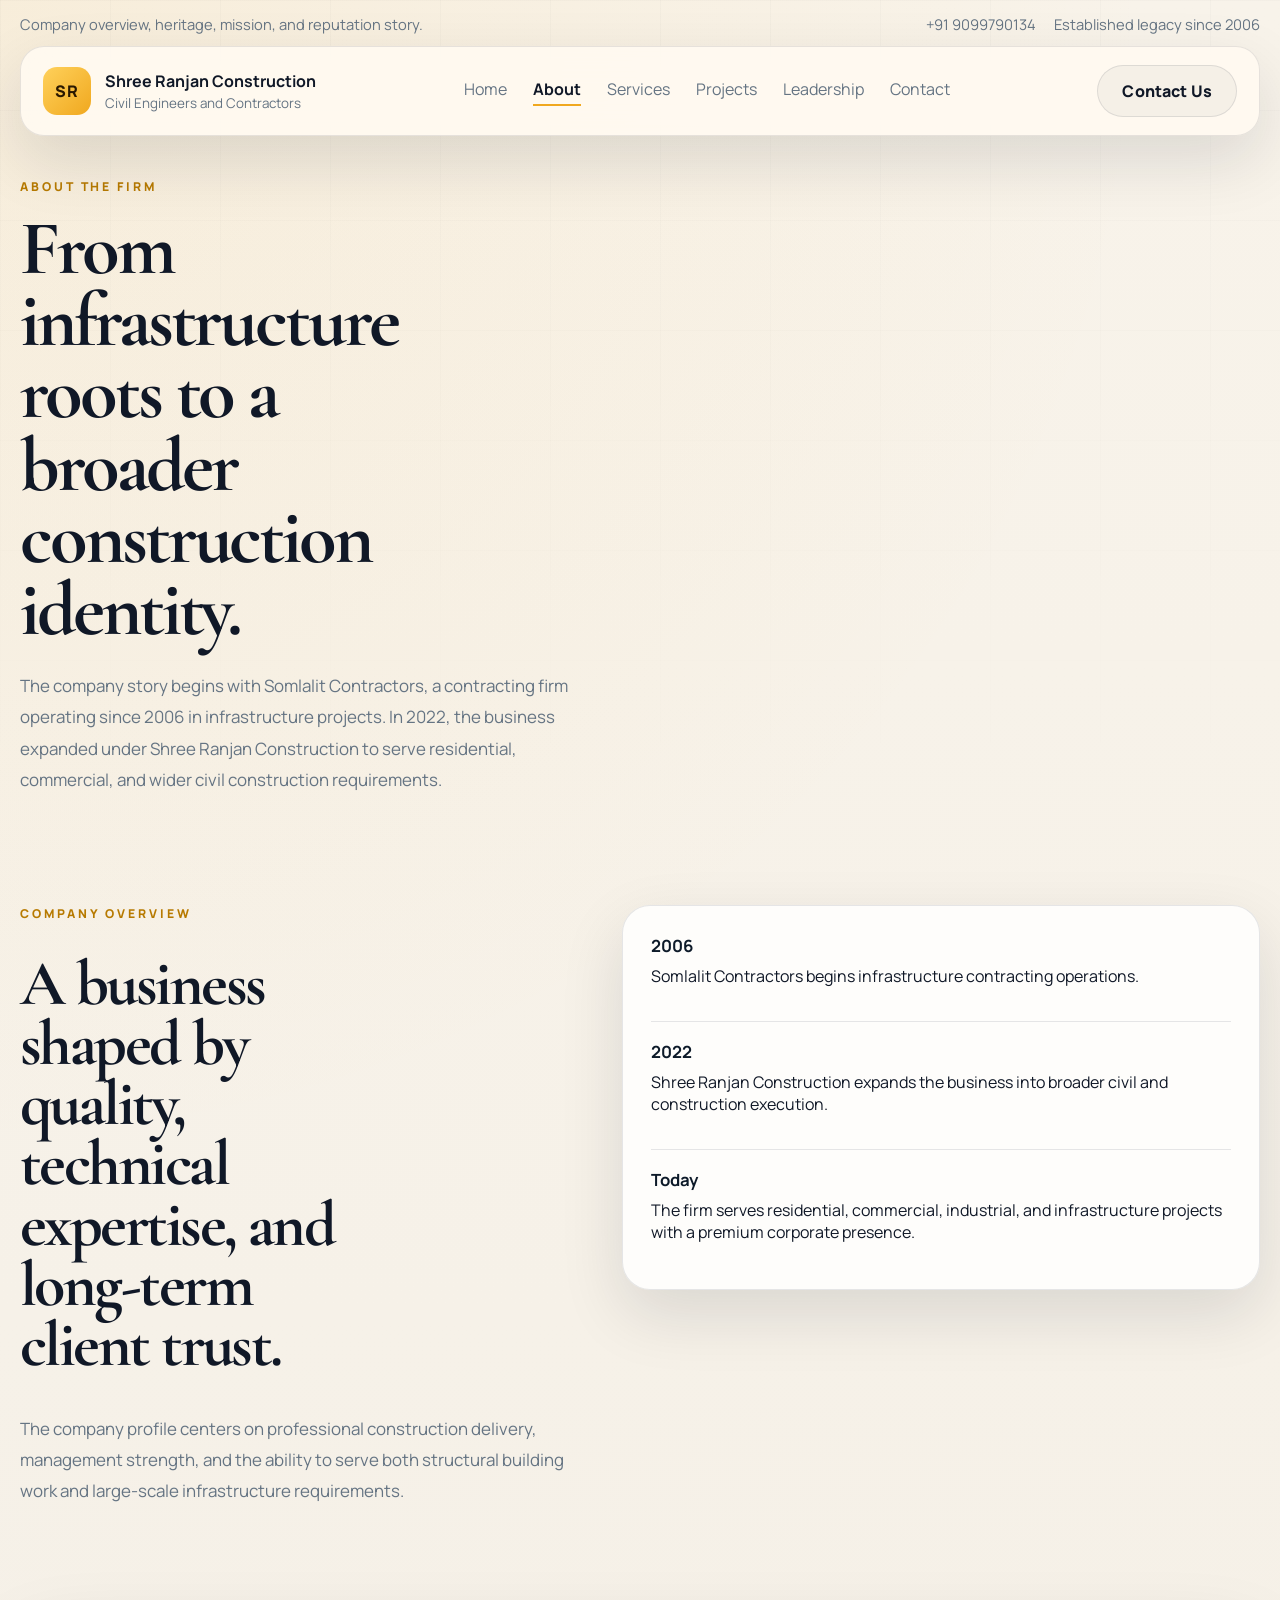
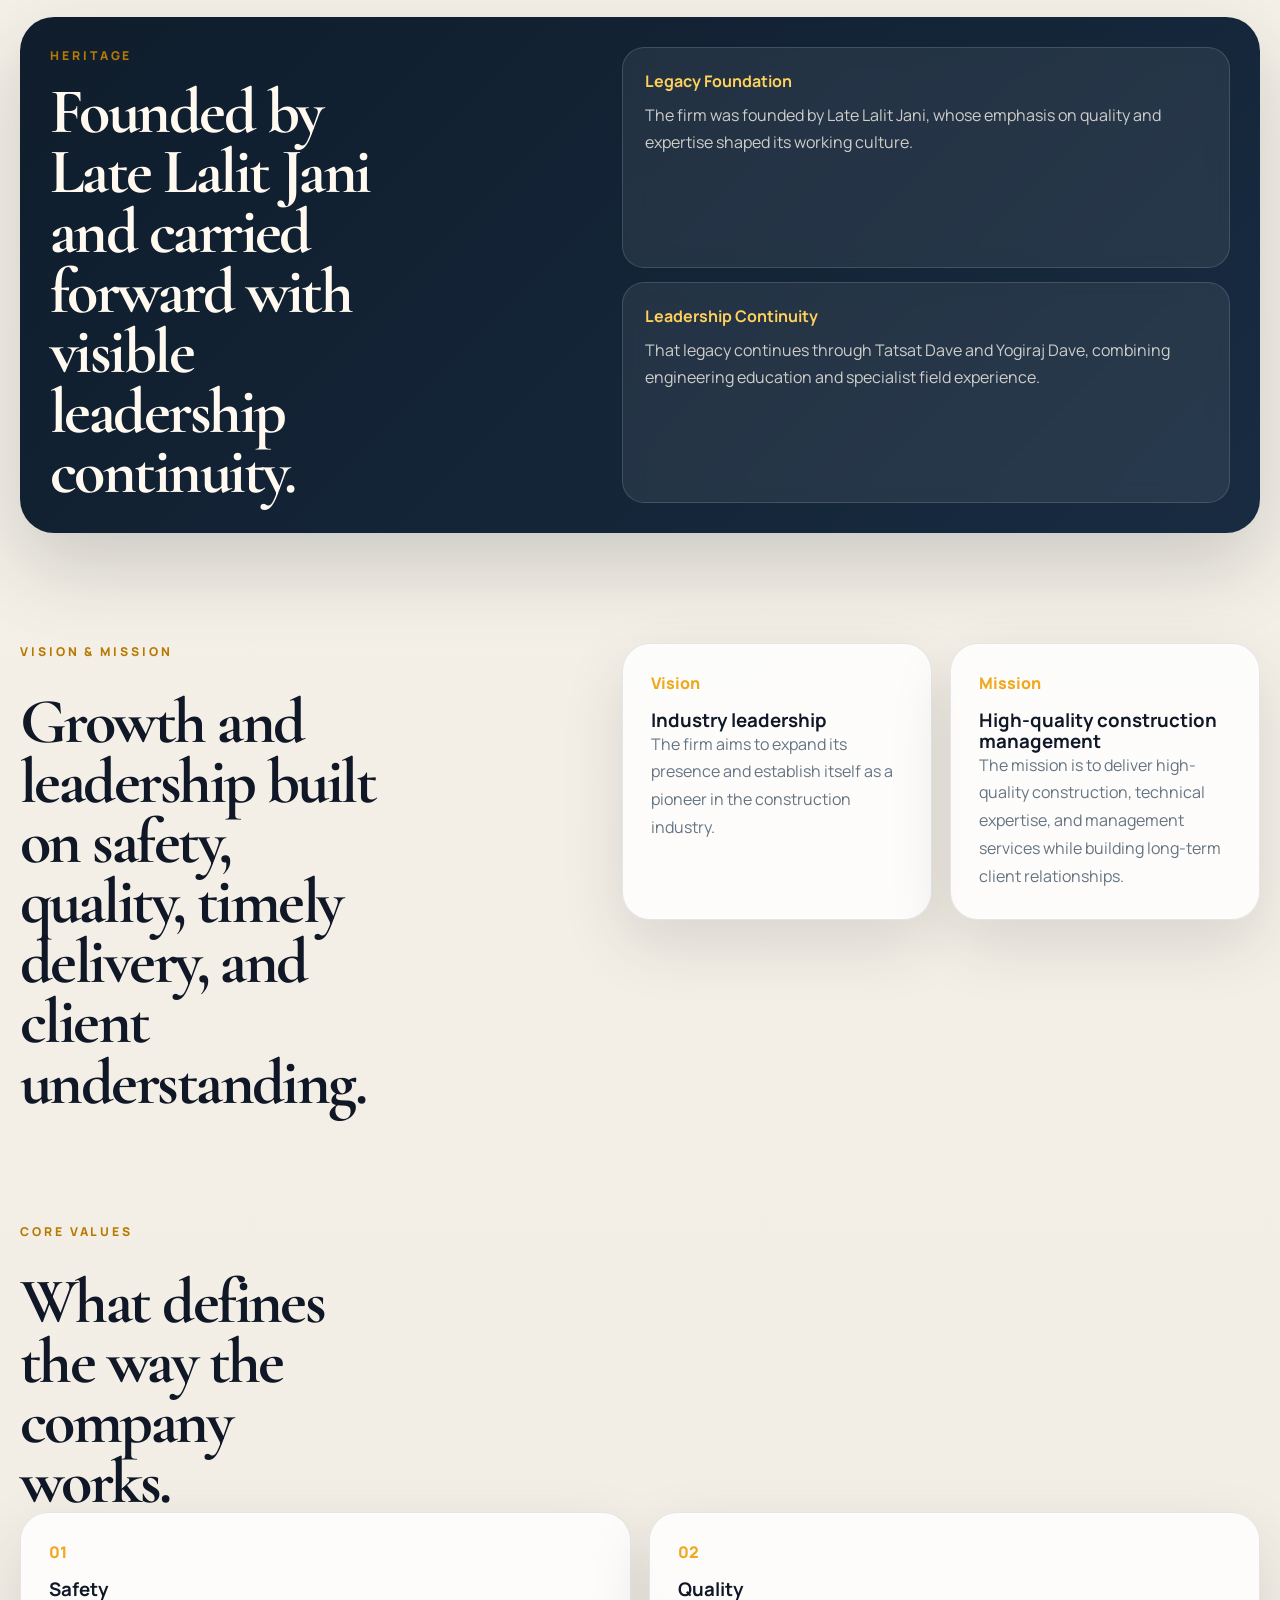
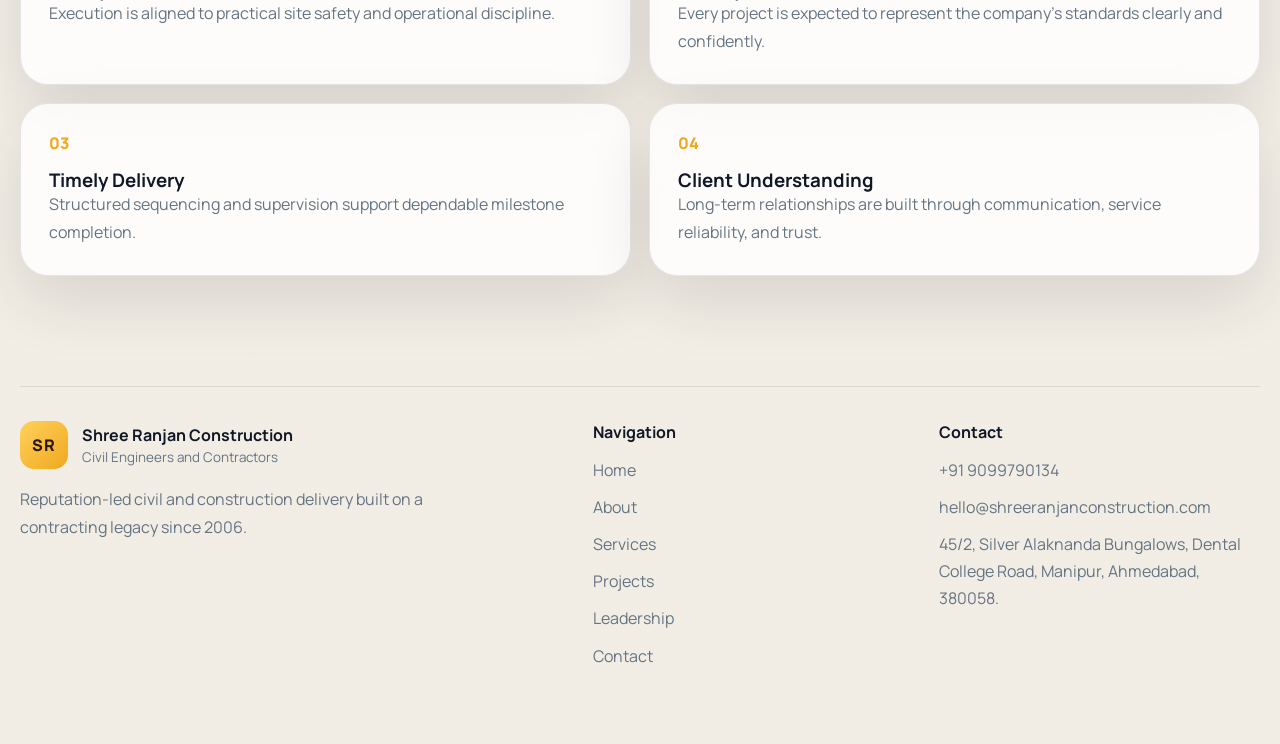
==== about.html @ 6a6f38f8 "first commit" ====
<!DOCTYPE html>
<html lang="en">
  <head>
    <meta charset="UTF-8" />
    <meta name="viewport" content="width=device-width, initial-scale=1.0" />
    <title>About | Shree Ranjan Construction</title>
    <meta
      name="description"
      content="Discover the heritage, company overview, mission, and values behind Shree Ranjan Construction and its legacy from Somlalit Contractors."
    />
    <link rel="preconnect" href="https://fonts.googleapis.com" />
    <link rel="preconnect" href="https://fonts.gstatic.com" crossorigin />
    <link
      href="https://fonts.googleapis.com/css2?family=Manrope:wght@400;500;600;700;800&family=Cormorant+Garamond:wght@500;600;700&display=swap"
      rel="stylesheet"
    />
    <link rel="stylesheet" href="./styles.css" />
  </head>
  <body class="page-internal">
    <div class="site-wrap">
      <div class="utility-bar">
        <p>Company overview, heritage, mission, and reputation story.</p>
        <div>
          <a href="tel:+919099790134">+91 9099790134</a>
          <span>Established legacy since 2006</span>
        </div>
      </div>

      <header class="site-header">
        <a class="brand" href="./index.html">
          <span class="brand-mark">SR</span>
          <span class="brand-copy">
            <strong>Shree Ranjan Construction</strong>
            <span>Civil Engineers and Contractors</span>
          </span>
        </a>
        <button class="nav-toggle" type="button" aria-expanded="false" aria-label="Toggle navigation">
          <span></span>
          <span></span>
        </button>
        <nav class="site-nav">
          <a href="./index.html">Home</a>
          <a class="is-active" href="./about.html">About</a>
          <a href="./services.html">Services</a>
          <a href="./projects.html">Projects</a>
          <a href="./leadership.html">Leadership</a>
          <a href="./contact.html">Contact</a>
        </nav>
        <a class="button button-outline desktop-only" href="./contact.html">Contact Us</a>
      </header>

      <main>
        <section class="page-hero reveal">
          <p class="eyebrow">About The Firm</p>
          <h1>From infrastructure roots to a broader construction identity.</h1>
          <p class="lead">
            The company story begins with Somlalit Contractors, a contracting
            firm operating since 2006 in infrastructure projects. In 2022, the
            business expanded under Shree Ranjan Construction to serve
            residential, commercial, and wider civil construction requirements.
          </p>
        </section>

        <section class="section split-section">
          <div class="section-heading reveal">
            <p class="eyebrow">Company Overview</p>
            <h2>A business shaped by quality, technical expertise, and long-term client trust.</h2>
            <p class="section-copy">
              The company profile centers on professional construction delivery,
              management strength, and the ability to serve both structural
              building work and large-scale infrastructure requirements.
            </p>
          </div>

          <div class="overview-panel reveal">
            <article>
              <strong>2006</strong>
              <span>Somlalit Contractors begins infrastructure contracting operations.</span>
            </article>
            <article>
              <strong>2022</strong>
              <span>Shree Ranjan Construction expands the business into broader civil and construction execution.</span>
            </article>
            <article>
              <strong>Today</strong>
              <span>The firm serves residential, commercial, industrial, and infrastructure projects with a premium corporate presence.</span>
            </article>
          </div>
        </section>

        <section class="section dark-band">
          <div class="dark-band-inner reveal">
            <div>
              <p class="eyebrow">Heritage</p>
              <h2>Founded by Late Lalit Jani and carried forward with visible leadership continuity.</h2>
            </div>
            <div class="leadership-capsule">
              <article>
                <strong>Legacy Foundation</strong>
                <span>The firm was founded by Late Lalit Jani, whose emphasis on quality and expertise shaped its working culture.</span>
              </article>
              <article>
                <strong>Leadership Continuity</strong>
                <span>That legacy continues through Tatsat Dave and Yogiraj Dave, combining engineering education and specialist field experience.</span>
              </article>
            </div>
          </div>
        </section>

        <section class="section two-column-grid">
          <div class="section-heading reveal">
            <p class="eyebrow">Vision & Mission</p>
            <h2>Growth and leadership built on safety, quality, timely delivery, and client understanding.</h2>
          </div>

          <div class="card-stack">
            <article class="feature-card reveal">
              <span>Vision</span>
              <h3>Industry leadership</h3>
              <p>
                The firm aims to expand its presence and establish itself as a
                pioneer in the construction industry.
              </p>
            </article>
            <article class="feature-card reveal">
              <span>Mission</span>
              <h3>High-quality construction management</h3>
              <p>
                The mission is to deliver high-quality construction, technical
                expertise, and management services while building long-term
                client relationships.
              </p>
            </article>
          </div>
        </section>

        <section class="section">
          <div class="section-heading reveal">
            <p class="eyebrow">Core Values</p>
            <h2>What defines the way the company works.</h2>
          </div>

          <div class="value-grid">
            <article class="feature-card reveal">
              <span>01</span>
              <h3>Safety</h3>
              <p>Execution is aligned to practical site safety and operational discipline.</p>
            </article>
            <article class="feature-card reveal">
              <span>02</span>
              <h3>Quality</h3>
              <p>Every project is expected to represent the company’s standards clearly and confidently.</p>
            </article>
            <article class="feature-card reveal">
              <span>03</span>
              <h3>Timely Delivery</h3>
              <p>Structured sequencing and supervision support dependable milestone completion.</p>
            </article>
            <article class="feature-card reveal">
              <span>04</span>
              <h3>Client Understanding</h3>
              <p>Long-term relationships are built through communication, service reliability, and trust.</p>
            </article>
          </div>
        </section>
      </main>

      <footer class="site-footer">
        <div class="footer-brand">
          <a class="brand" href="./index.html">
            <span class="brand-mark">SR</span>
            <span class="brand-copy">
              <strong>Shree Ranjan Construction</strong>
              <span>Civil Engineers and Contractors</span>
            </span>
          </a>
          <p>Reputation-led civil and construction delivery built on a contracting legacy since 2006.</p>
        </div>
        <div class="footer-links">
          <div>
            <h3>Navigation</h3>
            <a href="./index.html">Home</a>
            <a href="./about.html">About</a>
            <a href="./services.html">Services</a>
            <a href="./projects.html">Projects</a>
            <a href="./leadership.html">Leadership</a>
            <a href="./contact.html">Contact</a>
          </div>
          <div>
            <h3>Contact</h3>
            <a href="tel:+919099790134">+91 9099790134</a>
            <a href="mailto:hello@shreeranjanconstruction.com">hello@shreeranjanconstruction.com</a>
            <p>45/2, Silver Alaknanda Bungalows, Dental College Road, Manipur, Ahmedabad, 380058.</p>
          </div>
        </div>
      </footer>
    </div>
    <script src="./script.js"></script>
  </body>
</html>
---- styles.css ----
:root {
  --sand: #f4efe6;
  --paper: #fffaf1;
  --navy: #0d1a29;
  --navy-soft: #172b41;
  --ink: #101827;
  --muted: #657483;
  --gold: #f0a81f;
  --gold-soft: #ffd15b;
  --line: rgba(16, 24, 39, 0.1);
  --white-line: rgba(255, 255, 255, 0.14);
  --shadow: 0 24px 64px rgba(13, 26, 41, 0.12);
  --radius-xl: 34px;
  --radius-lg: 26px;
  --radius-md: 20px;
  --max-width: 1280px;
}

* {
  box-sizing: border-box;
}

html {
  scroll-behavior: smooth;
}

body {
  margin: 0;
  font-family: "Manrope", "Avenir Next", "Segoe UI", sans-serif;
  color: var(--ink);
  background:
    radial-gradient(circle at top left, rgba(240, 168, 31, 0.08), transparent 28%),
    linear-gradient(180deg, #f8f3ea 0%, #f2ede4 100%);
}

body::before {
  content: "";
  position: fixed;
  inset: 0;
  background-image:
    linear-gradient(rgba(13, 26, 41, 0.024) 1px, transparent 1px),
    linear-gradient(90deg, rgba(13, 26, 41, 0.024) 1px, transparent 1px);
  background-size: 110px 110px;
  pointer-events: none;
  mask-image: linear-gradient(180deg, rgba(0, 0, 0, 0.82), transparent 92%);
}

a {
  color: inherit;
  text-decoration: none;
}

.site-wrap {
  width: min(calc(100% - 40px), var(--max-width));
  margin: 0 auto;
  padding-bottom: 64px;
}

.utility-bar {
  display: flex;
  align-items: center;
  justify-content: space-between;
  gap: 18px;
  padding: 14px 0 12px;
  color: var(--muted);
  font-size: 0.92rem;
}

.utility-bar p,
.utility-bar span,
.utility-bar a {
  margin: 0;
}

.utility-bar div {
  display: flex;
  gap: 18px;
  flex-wrap: wrap;
}

.site-header {
  position: sticky;
  top: 18px;
  z-index: 20;
  display: flex;
  align-items: center;
  gap: 20px;
  justify-content: space-between;
  padding: 18px 22px;
  border: 1px solid var(--line);
  border-radius: 24px;
  background: rgba(255, 250, 241, 0.9);
  backdrop-filter: blur(18px);
  box-shadow: var(--shadow);
}

.brand {
  display: inline-flex;
  align-items: center;
  gap: 14px;
}

.brand-mark {
  display: grid;
  place-items: center;
  width: 48px;
  height: 48px;
  border-radius: 14px;
  background: linear-gradient(135deg, var(--gold-soft), var(--gold));
  color: #2a1800;
  font-weight: 800;
  letter-spacing: 0.08em;
}

.brand-copy {
  display: flex;
  flex-direction: column;
  gap: 2px;
  color: var(--muted);
  font-size: 0.84rem;
}

.brand-copy strong {
  color: var(--ink);
  font-size: 1rem;
}

.site-nav {
  display: flex;
  align-items: center;
  gap: 26px;
  color: var(--muted);
}

.site-nav a {
  position: relative;
  padding-bottom: 4px;
}

.site-nav a::after {
  content: "";
  position: absolute;
  left: 0;
  bottom: -2px;
  width: 100%;
  height: 2px;
  background: var(--gold);
  transform: scaleX(0);
  transform-origin: left;
  transition: transform 220ms ease;
}

.site-nav a:hover::after,
.site-nav a.is-active::after {
  transform: scaleX(1);
}

.site-nav a.is-active {
  color: var(--ink);
  font-weight: 700;
}

.nav-toggle {
  display: none;
  width: 46px;
  height: 46px;
  padding: 0;
  border: 1px solid var(--line);
  border-radius: 12px;
  background: rgba(13, 26, 41, 0.03);
  align-items: center;
  justify-content: center;
  flex-direction: column;
  gap: 5px;
}

.nav-toggle span {
  width: 18px;
  height: 2px;
  background: var(--ink);
  display: block;
}

.button {
  display: inline-flex;
  align-items: center;
  justify-content: center;
  min-height: 52px;
  padding: 0 24px;
  border-radius: 999px;
  border: 1px solid transparent;
  background: linear-gradient(135deg, var(--gold-soft), var(--gold));
  color: #281700;
  font-weight: 800;
  letter-spacing: 0.01em;
  transition:
    transform 220ms ease,
    box-shadow 220ms ease;
  box-shadow: 0 18px 34px rgba(240, 168, 31, 0.22);
}

.button:hover {
  transform: translateY(-2px);
}

.button-secondary,
.button-outline {
  background: rgba(13, 26, 41, 0.04);
  color: var(--ink);
  border-color: var(--line);
  box-shadow: none;
}

.desktop-only {
  display: inline-flex;
}

.hero-home {
  display: grid;
  grid-template-columns: minmax(0, 0.94fr) minmax(380px, 1.06fr);
  gap: 28px;
  padding-top: 34px;
  align-items: stretch;
}

.hero-copy,
.page-hero {
  padding-top: 26px;
}

.eyebrow {
  margin: 0 0 18px;
  color: #b77a00;
  text-transform: uppercase;
  letter-spacing: 0.24em;
  font-size: 0.76rem;
  font-weight: 800;
}

.hero-copy h1,
.page-hero h1,
.section-heading h2,
.dark-band-inner h2,
.cta-panel h2 {
  margin: 0;
  font-family: "Cormorant Garamond", Georgia, serif;
  line-height: 0.94;
  letter-spacing: -0.04em;
}

.hero-copy h1 {
  max-width: 10ch;
  font-size: clamp(4rem, 8vw, 7rem);
}

.page-hero h1 {
  max-width: 12ch;
  font-size: clamp(3.4rem, 6vw, 5.6rem);
}

.lead,
.section-copy {
  margin: 24px 0 0;
  max-width: 58ch;
  color: var(--muted);
  font-size: 1.06rem;
  line-height: 1.84;
}

.hero-actions,
.cta-actions {
  display: flex;
  gap: 14px;
  flex-wrap: wrap;
  margin-top: 32px;
}

.stat-grid {
  display: grid;
  grid-template-columns: repeat(3, minmax(0, 1fr));
  gap: 16px;
  margin-top: 34px;
}

.stat-grid article,
.feature-card,
.service-category,
.reference-card,
.matrix-card,
.leader-card,
.contact-card,
.overview-panel,
.cta-panel {
  background: rgba(255, 255, 255, 0.82);
  border: 1px solid var(--line);
  box-shadow: var(--shadow);
}

.stat-grid article {
  padding: 22px 18px;
  border-radius: 22px;
}

.stat-number {
  display: inline-flex;
  align-items: baseline;
  font-size: clamp(2rem, 4vw, 3rem);
  font-weight: 800;
}

.stat-number::after {
  content: "+";
  margin-left: 2px;
  color: var(--gold);
}

.stat-grid p {
  margin: 8px 0 0;
  color: var(--muted);
  line-height: 1.58;
}

.hero-stage {
  display: grid;
  gap: 18px;
}

.hero-stage-top {
  display: grid;
  grid-template-columns: minmax(0, 1.08fr) minmax(220px, 0.92fr);
  gap: 18px;
}

.glass-card,
.mini-note {
  padding: 24px;
  border-radius: 28px;
  box-shadow: var(--shadow);
}

.hero-note {
  background: linear-gradient(180deg, #0f1d2c, #162b41);
  color: #fff9ef;
}

.mini-note {
  background: rgba(255, 255, 255, 0.82);
  border: 1px solid var(--line);
}

.glass-card p,
.mini-note p,
.project-copy p,
.service-panel p,
.service-category p,
.reference-card p,
.contact-card p,
.leader-card p {
  margin: 0 0 12px;
  color: #cb9300;
  text-transform: uppercase;
  letter-spacing: 0.18em;
  font-size: 0.72rem;
}

.hero-note p {
  color: var(--gold-soft);
}

.hero-note h2,
.mini-note h3,
.service-panel h3,
.feature-card h3,
.reference-card h3,
.leader-card h3,
.contact-card h3 {
  margin: 0;
  line-height: 1.12;
}

.hero-note h2 {
  font-size: 2rem;
}

.mini-note h3 {
  font-size: 1.2rem;
}

.model-stage {
  position: relative;
  min-height: 620px;
  border-radius: 34px;
  overflow: hidden;
  background:
    linear-gradient(180deg, rgba(8, 19, 31, 0.92), rgba(13, 26, 41, 0.96)),
    url("https://images.unsplash.com/photo-1517581177682-a085bb7ffb15?auto=format&fit=crop&w=1800&q=80");
  background-size: cover;
  background-position: center;
  box-shadow: 0 34px 84px rgba(13, 26, 41, 0.2);
}

.model-stage::before {
  content: "";
  position: absolute;
  inset: 0;
  background:
    radial-gradient(circle at 16% 18%, rgba(255, 209, 91, 0.16), transparent 18%),
    linear-gradient(135deg, rgba(255, 255, 255, 0.04), transparent 28%);
  pointer-events: none;
}

.model-embed {
  position: absolute;
  inset: 0;
  width: 100%;
  height: 100%;
  display: block;
  border: 0;
}

.model-caption {
  position: absolute;
  left: 24px;
  top: 24px;
  z-index: 1;
  max-width: 360px;
  padding: 20px 22px;
  border-radius: 24px;
  background: rgba(255, 255, 255, 0.08);
  border: 1px solid var(--white-line);
  backdrop-filter: blur(12px);
  color: #fff9ef;
}

.model-caption h3 {
  margin: 0;
  font-size: 1.5rem;
  line-height: 1.18;
}

.model-caption span {
  display: block;
  margin-top: 12px;
  color: rgba(255, 249, 239, 0.78);
  line-height: 1.65;
}

.marquee-strip {
  display: grid;
  grid-template-columns: repeat(6, minmax(0, 1fr));
  gap: 16px;
  margin-top: 24px;
  padding: 20px 22px;
  background: var(--paper);
  border: 1px solid var(--line);
  border-radius: 24px;
  box-shadow: var(--shadow);
}

.marquee-strip p {
  margin: 0;
  color: var(--muted);
  text-align: center;
  white-space: nowrap;
}

.section {
  padding-top: 110px;
}

.two-column-grid,
.split-section {
  display: grid;
  grid-template-columns: minmax(0, 0.95fr) minmax(0, 1.05fr);
  gap: 24px;
  align-items: start;
}

.section-heading {
  display: grid;
  gap: 14px;
}

.section-heading h2,
.dark-band-inner h2,
.cta-panel h2 {
  max-width: 12ch;
  font-size: clamp(2.9rem, 5vw, 5rem);
}

.card-stack,
.value-grid,
.service-showcase,
.reference-grid,
.matrix-grid,
.leadership-grid,
.contact-grid {
  display: grid;
  gap: 18px;
}

.card-stack {
  grid-template-columns: repeat(2, minmax(0, 1fr));
}

.feature-card {
  padding: 28px;
  border-radius: 28px;
}

.feature-card span {
  display: inline-flex;
  margin-bottom: 16px;
  color: var(--gold);
  font-weight: 800;
}

.feature-card p,
.leader-card span,
.contact-card span,
.reference-card span,
.matrix-card span {
  margin: 0;
  color: var(--muted);
  line-height: 1.74;
}

.service-showcase {
  grid-template-columns: 1.15fr 0.85fr;
}

.service-panel {
  min-height: 240px;
  padding: 28px;
  border-radius: 30px;
  position: relative;
  overflow: hidden;
  background: var(--paper);
  border: 1px solid var(--line);
  box-shadow: var(--shadow);
}

.service-panel::before {
  content: "";
  position: absolute;
  inset: auto -34px -56px auto;
  width: 180px;
  height: 180px;
  border-radius: 50%;
  background: radial-gradient(circle, rgba(240, 168, 31, 0.18), transparent 65%);
}

.service-panel-large {
  min-height: 320px;
  background:
    linear-gradient(180deg, rgba(12, 24, 37, 0.86), rgba(12, 24, 37, 0.92)),
    url("https://images.unsplash.com/photo-1541976590-713941681591?auto=format&fit=crop&w=1600&q=80");
  background-size: cover;
  background-position: center;
  color: #fff9ef;
  grid-row: span 2;
}

.service-panel-large p {
  color: var(--gold-soft);
}

.service-panel-large h3 {
  color: #fff9ef;
}

.dark-band {
  position: relative;
}

.dark-band-inner {
  display: grid;
  grid-template-columns: minmax(0, 0.95fr) minmax(0, 1.05fr);
  gap: 22px;
  padding: 30px;
  border-radius: 34px;
  background:
    linear-gradient(135deg, #0f1d2c, #182b41),
    radial-gradient(circle at 20% 20%, rgba(255, 209, 91, 0.12), transparent 22%);
  color: #fff9ef;
  box-shadow: 0 32px 80px rgba(13, 26, 41, 0.18);
}

.leadership-capsule {
  display: grid;
  gap: 14px;
}

.leadership-capsule article {
  padding: 22px;
  border-radius: 22px;
  background: rgba(255, 255, 255, 0.07);
  border: 1px solid var(--white-line);
  backdrop-filter: blur(10px);
}

.leadership-capsule strong {
  display: block;
  margin-bottom: 10px;
  color: var(--gold-soft);
}

.leadership-capsule span {
  color: rgba(255, 249, 239, 0.78);
  line-height: 1.72;
}

.project-grid {
  display: grid;
  grid-template-columns: 1.15fr 0.85fr 0.85fr;
  gap: 18px;
}

.project-card {
  position: relative;
  min-height: 500px;
  padding: 28px;
  display: flex;
  align-items: end;
  border-radius: 30px;
  overflow: hidden;
  isolation: isolate;
  box-shadow: var(--shadow);
}

.project-card::before {
  content: "";
  position: absolute;
  inset: 0;
  background:
    linear-gradient(180deg, transparent, rgba(8, 15, 22, 0.9)),
    linear-gradient(135deg, rgba(255, 255, 255, 0.08), transparent 28%);
  z-index: -1;
}

.project-card::after {
  content: "";
  position: absolute;
  inset: 0;
  background-size: cover;
  background-position: center;
  transform: scale(1.05);
  transition: transform 500ms ease;
  z-index: -2;
}

.project-card:hover::after {
  transform: scale(1.12);
}

.project-card-large::after {
  background-image: url("https://images.unsplash.com/photo-1511818966892-d7d671e672a2?auto=format&fit=crop&w=1400&q=80");
}

.project-grid article:nth-child(2)::after {
  background-image: url("https://images.unsplash.com/photo-1541888946425-d81bb19240f5?auto=format&fit=crop&w=1200&q=80");
}

.project-grid article:nth-child(3)::after {
  background-image: url("https://images.unsplash.com/photo-1504307651254-35680f356dfd?auto=format&fit=crop&w=1200&q=80");
}

.project-copy h3 {
  margin: 0;
  max-width: 15ch;
  color: #fff9ef;
  font-size: 1.9rem;
  line-height: 1.08;
}

.text-link-row {
  display: flex;
  justify-content: flex-end;
  margin-top: 18px;
}

.text-link-row a {
  color: var(--navy);
  font-weight: 700;
}

.final-cta {
  padding-bottom: 30px;
}

.cta-panel {
  display: flex;
  align-items: end;
  justify-content: space-between;
  gap: 24px;
  padding: 32px;
  border-radius: 34px;
}

.page-hero {
  padding-top: 42px;
}

.overview-panel {
  display: grid;
  gap: 16px;
  padding: 28px;
  border-radius: 28px;
}

.overview-panel article {
  padding: 18px 0;
  border-top: 1px solid var(--line);
}

.overview-panel article:first-child {
  border-top: 0;
  padding-top: 0;
}

.overview-panel strong,
.matrix-card strong {
  display: block;
  margin-bottom: 8px;
  color: var(--navy);
  font-size: 1.05rem;
}

.value-grid,
.service-category-grid,
.reference-grid,
.matrix-grid {
  grid-template-columns: repeat(2, minmax(0, 1fr));
}

.service-category {
  padding: 28px;
  border-radius: 28px;
}

.service-category ul,
.leader-card ul {
  margin: 0;
  padding-left: 18px;
  color: var(--muted);
  line-height: 1.8;
}

.reference-card,
.matrix-card,
.leader-card,
.contact-card {
  padding: 26px;
  border-radius: 26px;
}

.leader-card ul {
  margin-top: 14px;
}

.leader-card span {
  display: block;
  margin-bottom: 10px;
}

.contact-grid {
  grid-template-columns: repeat(3, minmax(0, 1fr));
}

.contact-card h3 a {
  color: var(--navy);
}

.site-footer {
  display: grid;
  grid-template-columns: minmax(0, 0.9fr) minmax(0, 1.1fr);
  gap: 28px;
  margin-top: 110px;
  padding: 34px 0 0;
  border-top: 1px solid var(--line);
}

.footer-brand p {
  max-width: 44ch;
  color: var(--muted);
  line-height: 1.78;
}

.footer-links {
  display: grid;
  grid-template-columns: repeat(2, minmax(0, 1fr));
  gap: 24px;
}

.footer-links h3 {
  margin: 0 0 14px;
  font-size: 1rem;
}

.footer-links a,
.footer-links p {
  display: block;
  margin: 0 0 10px;
  color: var(--muted);
  line-height: 1.7;
}

.reveal {
  opacity: 0;
  transform: translateY(34px);
  transition:
    opacity 700ms ease,
    transform 700ms ease;
}

.reveal.is-visible {
  opacity: 1;
  transform: translateY(0);
}

.glass-card,
.stat-grid article,
.feature-card,
.service-panel,
.reference-card,
.matrix-card,
.leader-card,
.contact-card,
.cta-panel,
.service-category,
.overview-panel {
  transition:
    transform 260ms ease,
    border-color 260ms ease,
    box-shadow 260ms ease;
}

.glass-card:hover,
.stat-grid article:hover,
.feature-card:hover,
.service-panel:hover,
.reference-card:hover,
.matrix-card:hover,
.leader-card:hover,
.contact-card:hover,
.cta-panel:hover,
.service-category:hover,
.overview-panel:hover {
  transform: translateY(-6px);
}

@media (max-width: 1180px) {
  .hero-home,
  .two-column-grid,
  .split-section,
  .dark-band-inner,
  .site-footer,
  .project-grid,
  .service-showcase,
  .card-stack,
  .contact-grid,
  .value-grid,
  .service-category-grid,
  .reference-grid,
  .matrix-grid {
    grid-template-columns: 1fr;
  }

  .project-card,
  .service-panel-large {
    min-height: 320px;
  }

  .stat-grid {
    grid-template-columns: 1fr;
  }
}

@media (max-width: 900px) {
  .site-wrap {
    width: min(calc(100% - 24px), var(--max-width));
  }

  .utility-bar {
    flex-direction: column;
    align-items: flex-start;
  }

  .site-header {
    flex-wrap: wrap;
  }

  .nav-toggle {
    display: inline-flex;
    margin-left: auto;
  }

  .desktop-only {
    display: none;
  }

  .site-nav {
    display: none;
    width: 100%;
    order: 4;
    flex-direction: column;
    align-items: flex-start;
    padding-top: 12px;
  }

  .site-header.is-open .site-nav {
    display: flex;
  }

  .hero-copy h1,
  .page-hero h1 {
    max-width: 100%;
    font-size: clamp(3.2rem, 14vw, 5.4rem);
  }

  .hero-actions,
  .cta-actions {
    flex-direction: column;
    align-items: stretch;
  }

  .model-stage {
    min-height: 460px;
  }

  .model-caption {
    max-width: none;
    right: 24px;
  }

  .marquee-strip {
    grid-template-columns: repeat(2, minmax(0, 1fr));
  }

  .cta-panel {
    flex-direction: column;
    align-items: stretch;
  }

  .footer-links {
    grid-template-columns: 1fr;
  }
}

@media (prefers-reduced-motion: reduce) {
  html {
    scroll-behavior: auto;
  }

  *,
  *::before,
  *::after {
    animation: none !important;
    transition: none !important;
  }

  .reveal {
    opacity: 1;
    transform: none;
  }
}
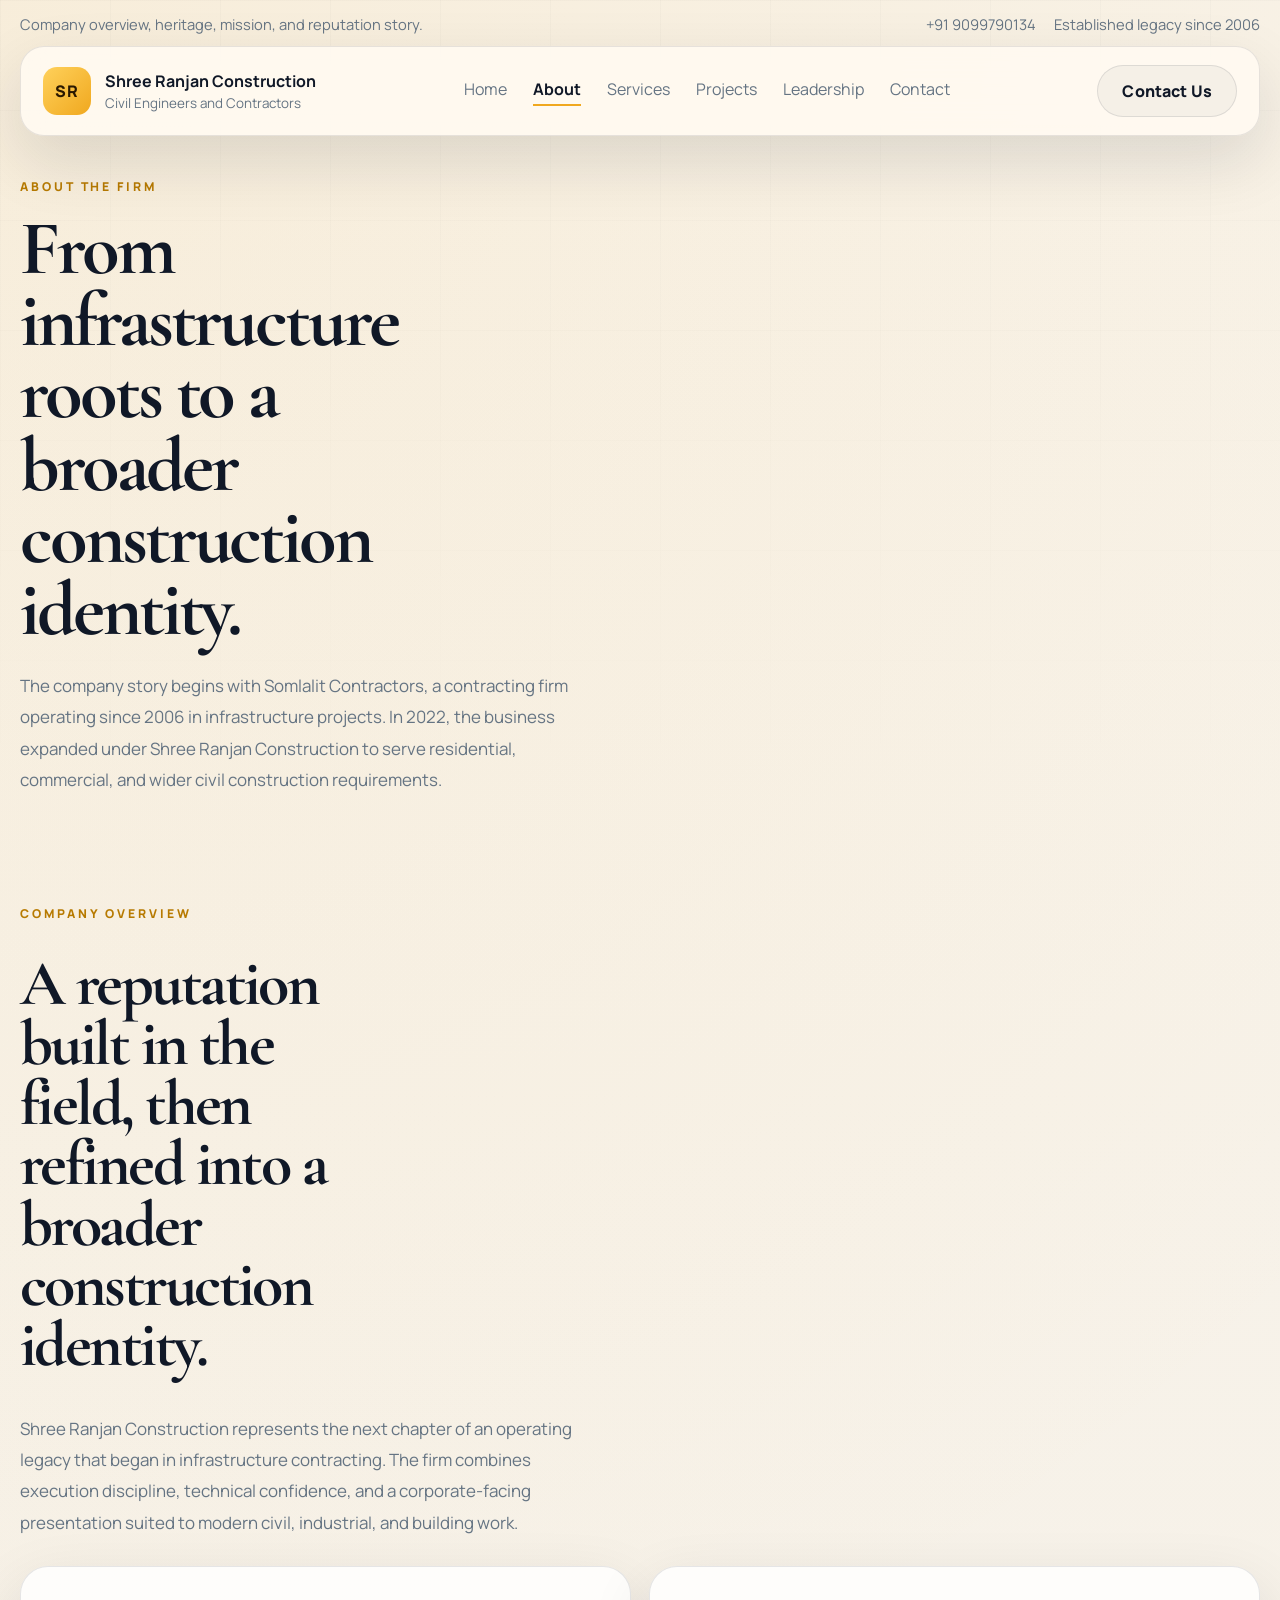
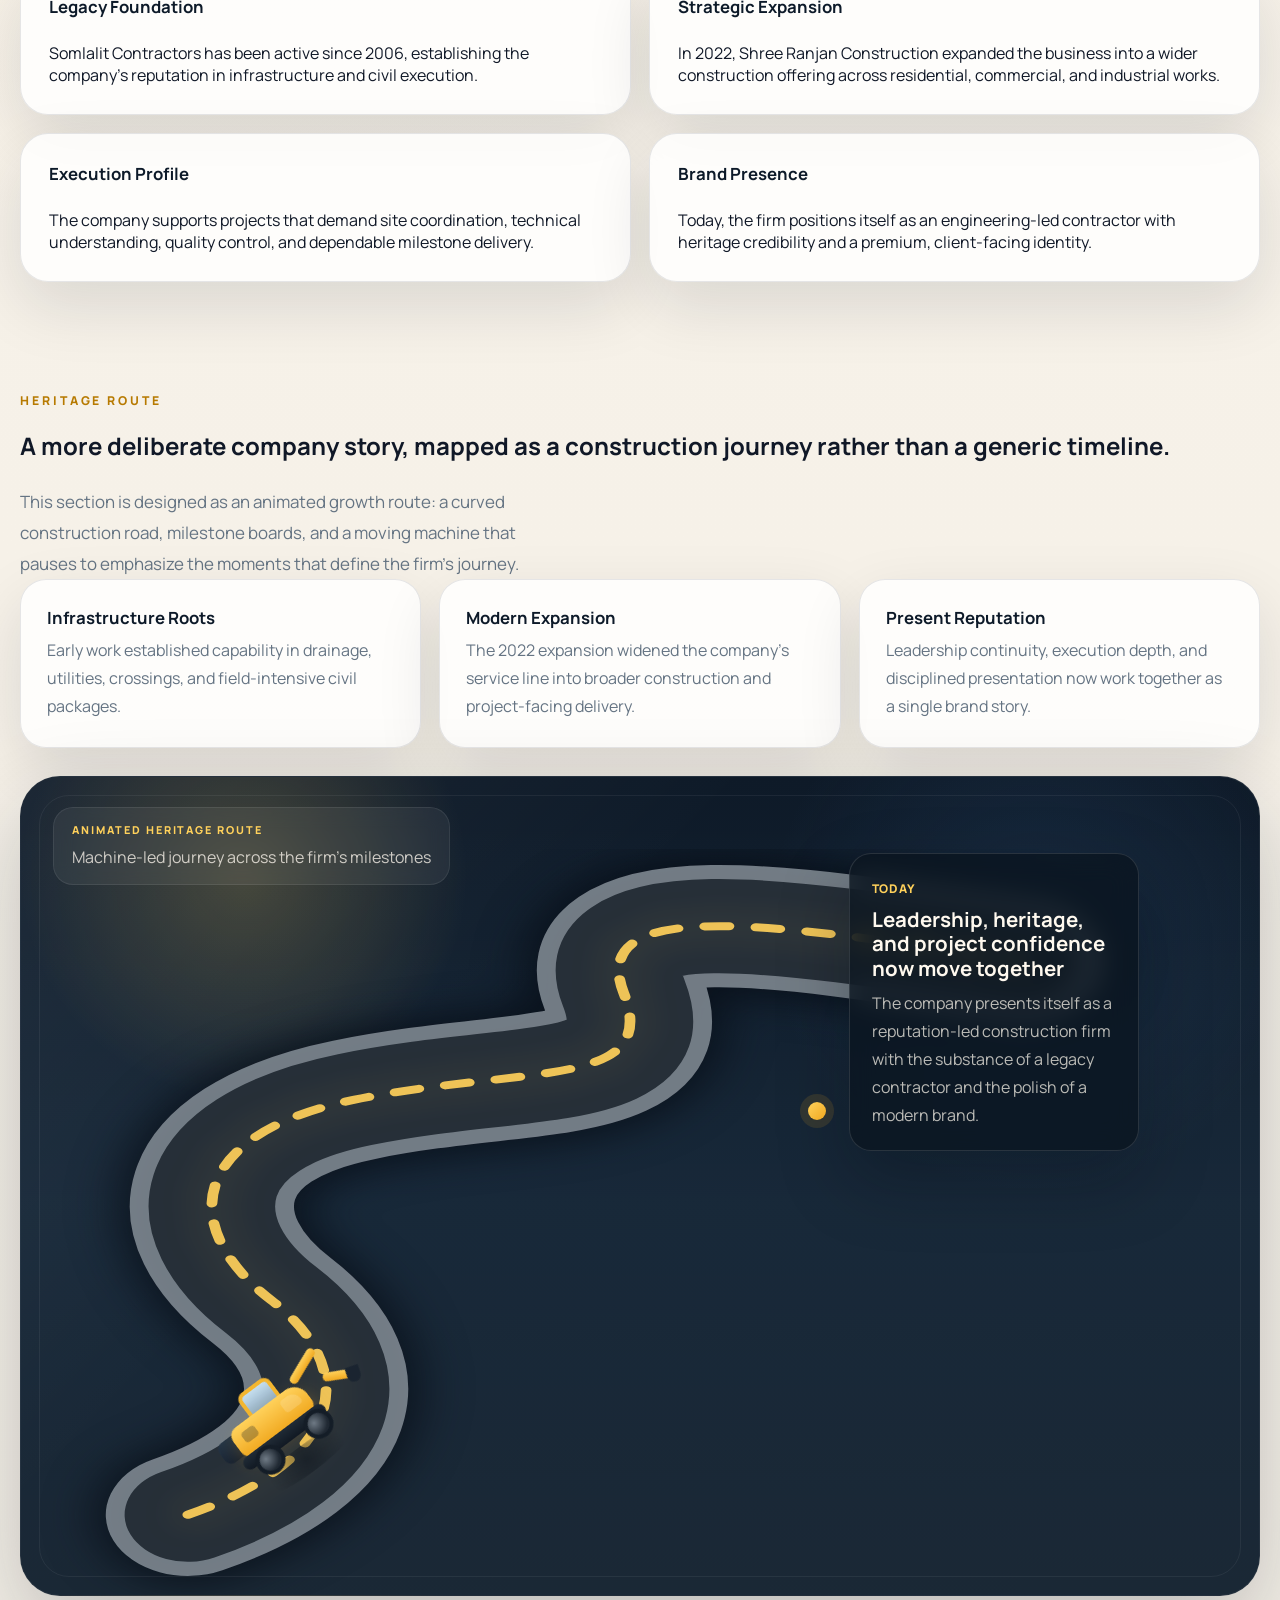
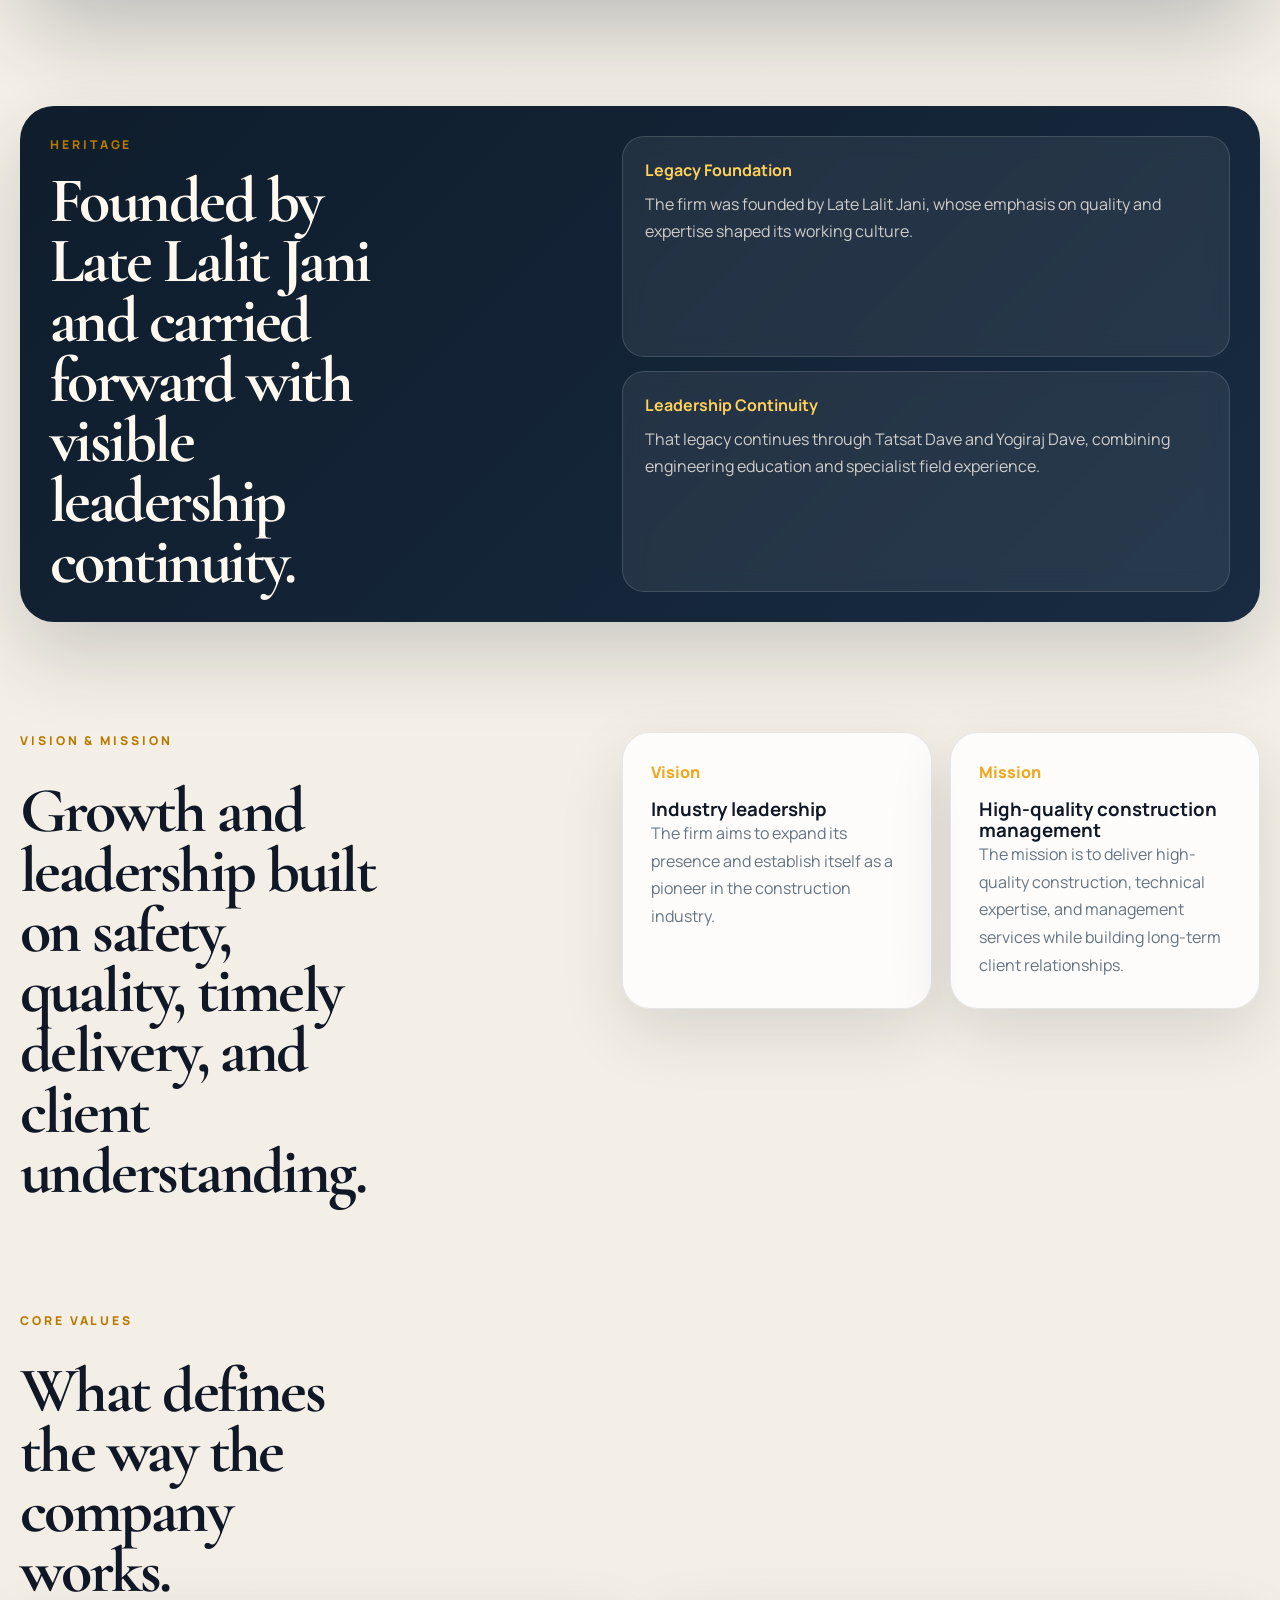
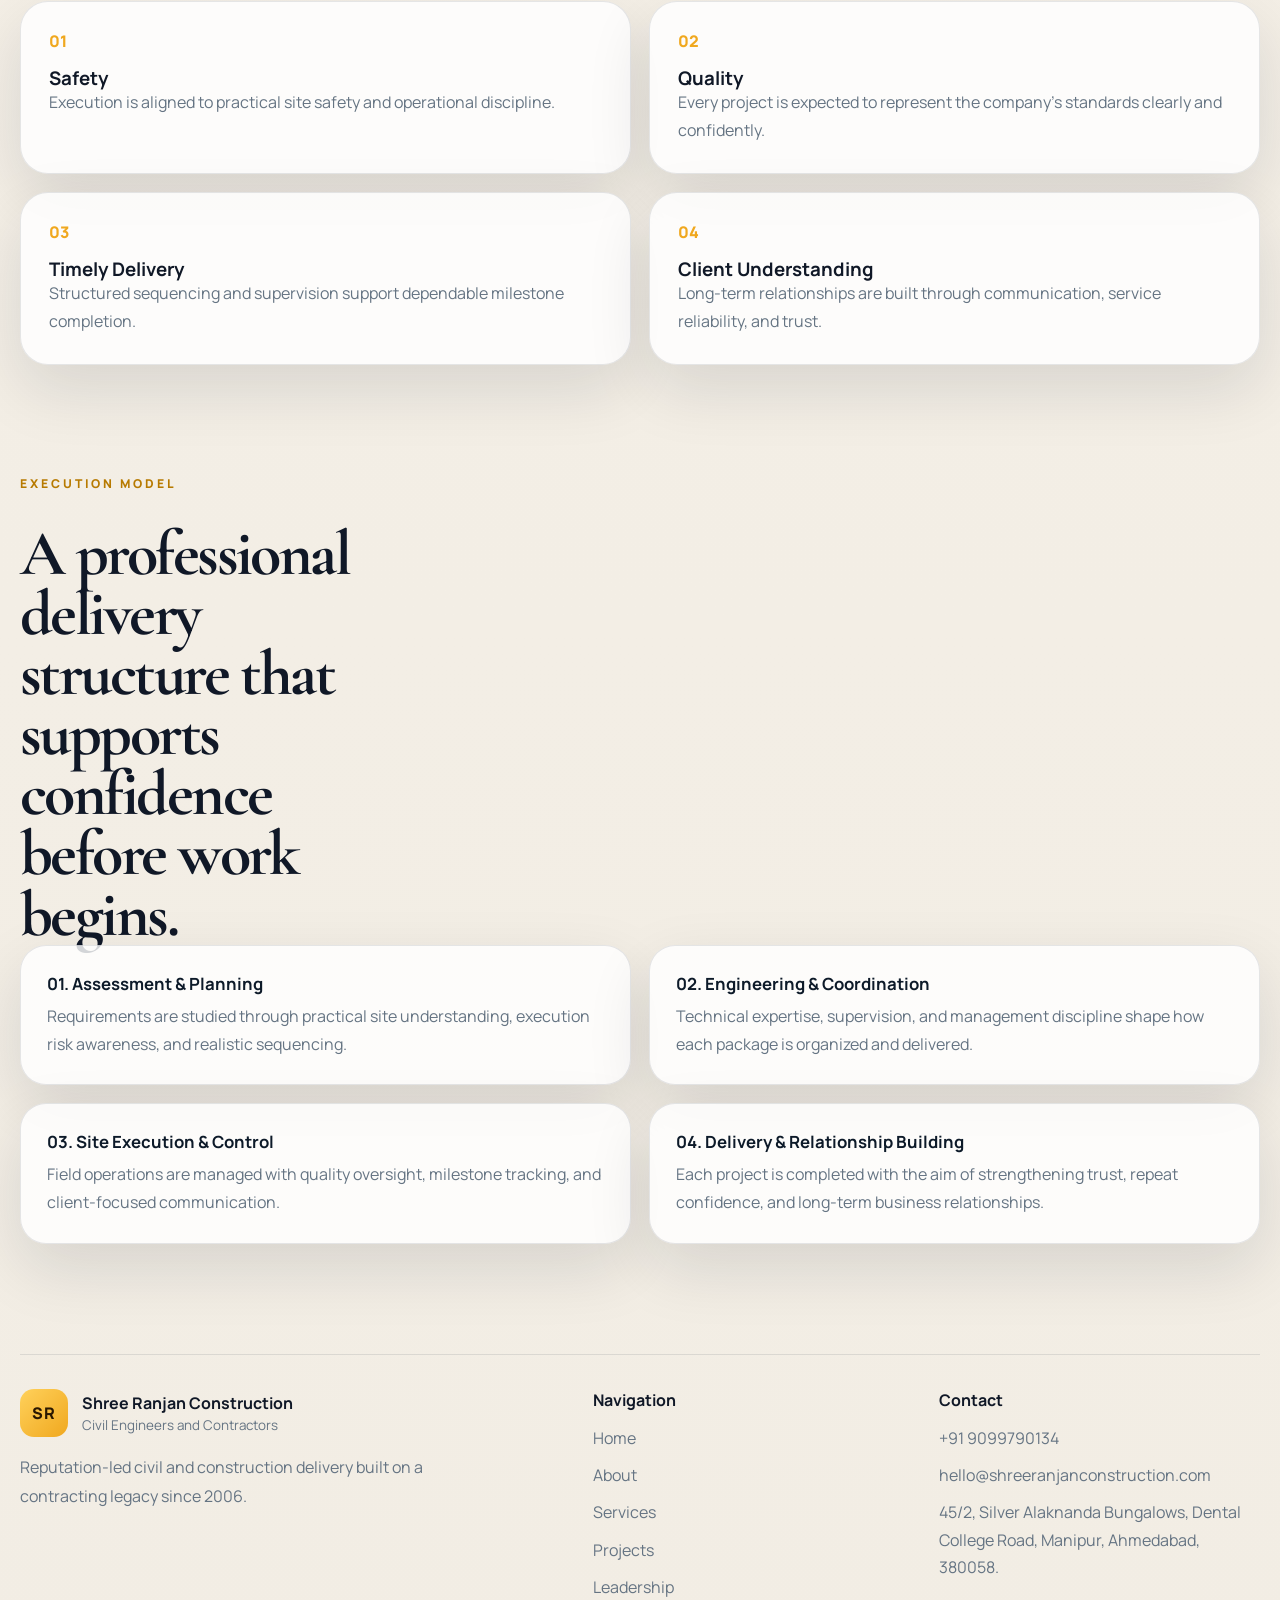
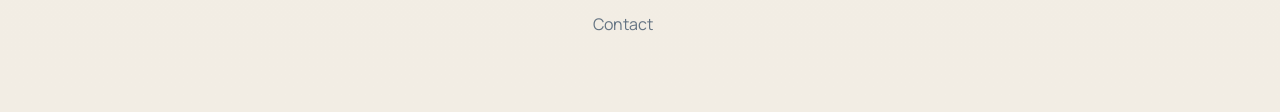
==== commit 4b4c56fe: "Refine premium site pages and about timeline" ====
--- a/about.html
+++ b/about.html
@@ -61,30 +61,137 @@
           </p>
         </section>
 
-        <section class="section split-section">
-          <div class="section-heading reveal">
-            <p class="eyebrow">Company Overview</p>
-            <h2>A business shaped by quality, technical expertise, and long-term client trust.</h2>
-            <p class="section-copy">
-              The company profile centers on professional construction delivery,
-              management strength, and the ability to serve both structural
-              building work and large-scale infrastructure requirements.
-            </p>
-          </div>
-
-          <div class="overview-panel reveal">
-            <article>
-              <strong>2006</strong>
-              <span>Somlalit Contractors begins infrastructure contracting operations.</span>
-            </article>
-            <article>
-              <strong>2022</strong>
-              <span>Shree Ranjan Construction expands the business into broader civil and construction execution.</span>
-            </article>
-            <article>
-              <strong>Today</strong>
-              <span>The firm serves residential, commercial, industrial, and infrastructure projects with a premium corporate presence.</span>
-            </article>
+        <section class="section about-overview-section">
+          <div class="about-overview-shell">
+            <div class="section-heading reveal">
+              <p class="eyebrow">Company Overview</p>
+              <h2>A reputation built in the field, then refined into a broader construction identity.</h2>
+              <p class="section-copy">
+                Shree Ranjan Construction represents the next chapter of an
+                operating legacy that began in infrastructure contracting. The
+                firm combines execution discipline, technical confidence, and a
+                corporate-facing presentation suited to modern civil,
+                industrial, and building work.
+              </p>
+            </div>
+
+            <div class="about-overview-grid">
+              <article class="overview-panel reveal">
+                <strong>Legacy Foundation</strong>
+                <span>Somlalit Contractors has been active since 2006, establishing the company’s reputation in infrastructure and civil execution.</span>
+              </article>
+              <article class="overview-panel reveal">
+                <strong>Strategic Expansion</strong>
+                <span>In 2022, Shree Ranjan Construction expanded the business into a wider construction offering across residential, commercial, and industrial works.</span>
+              </article>
+              <article class="overview-panel reveal">
+                <strong>Execution Profile</strong>
+                <span>The company supports projects that demand site coordination, technical understanding, quality control, and dependable milestone delivery.</span>
+              </article>
+              <article class="overview-panel reveal">
+                <strong>Brand Presence</strong>
+                <span>Today, the firm positions itself as an engineering-led contractor with heritage credibility and a premium, client-facing identity.</span>
+              </article>
+            </div>
+          </div>
+        </section>
+
+        <section class="section heritage-timeline-section">
+          <div class="heritage-route-shell">
+            <div class="heritage-route-copy reveal">
+              <p class="eyebrow">Heritage Route</p>
+              <h2>A more deliberate company story, mapped as a construction journey rather than a generic timeline.</h2>
+              <p class="section-copy">
+                This section is designed as an animated growth route: a curved
+                construction road, milestone boards, and a moving machine that
+                pauses to emphasize the moments that define the firm’s journey.
+              </p>
+
+              <div class="route-insight-grid">
+                <article class="matrix-card reveal">
+                  <strong>Infrastructure Roots</strong>
+                  <span>Early work established capability in drainage, utilities, crossings, and field-intensive civil packages.</span>
+                </article>
+                <article class="matrix-card reveal">
+                  <strong>Modern Expansion</strong>
+                  <span>The 2022 expansion widened the company’s service line into broader construction and project-facing delivery.</span>
+                </article>
+                <article class="matrix-card reveal">
+                  <strong>Present Reputation</strong>
+                  <span>Leadership continuity, execution depth, and disciplined presentation now work together as a single brand story.</span>
+                </article>
+              </div>
+            </div>
+
+            <div class="timeline-road reveal">
+              <div class="timeline-stage-topline">
+                <span>Animated Heritage Route</span>
+                <p>Machine-led journey across the firm’s milestones</p>
+              </div>
+
+              <svg
+                class="timeline-path-art"
+                viewBox="0 0 920 760"
+                preserveAspectRatio="none"
+                aria-hidden="true"
+              >
+                <path
+                  class="road-shadow"
+                  d="M124 664 C 236 612, 256 522, 186 450 S 124 284, 248 250 S 476 240, 448 144 S 554 72, 742 112"
+                />
+                <path
+                  class="road-edge"
+                  d="M124 664 C 236 612, 256 522, 186 450 S 124 284, 248 250 S 476 240, 448 144 S 554 72, 742 112"
+                />
+                <path
+                  class="road-surface"
+                  d="M124 664 C 236 612, 256 522, 186 450 S 124 284, 248 250 S 476 240, 448 144 S 554 72, 742 112"
+                />
+                <path
+                  class="road-center"
+                  d="M124 664 C 236 612, 256 522, 186 450 S 124 284, 248 250 S 476 240, 448 144 S 554 72, 742 112"
+                />
+                <path
+                  class="road-guide"
+                  d="M124 664 C 236 612, 256 522, 186 450 S 124 284, 248 250 S 476 240, 448 144 S 554 72, 742 112"
+                />
+              </svg>
+
+              <div class="timeline-machine" aria-hidden="true">
+                <div class="machine-shadow"></div>
+                <div class="machine-counterweight"></div>
+                <div class="machine-cabin"></div>
+                <div class="machine-body"></div>
+                <div class="machine-chassis"></div>
+                <div class="machine-arm">
+                  <span class="machine-forearm"></span>
+                  <span class="machine-bucket"></span>
+                </div>
+                <div class="machine-wheel wheel-front"></div>
+                <div class="machine-wheel wheel-back"></div>
+              </div>
+
+              <article class="timeline-stop stop-foundation reveal" data-stop="0">
+                <div class="timeline-marker"></div>
+                <span>2006</span>
+                <h3>Somlalit Contractors begins infrastructure operations</h3>
+                <p>The firm’s foundation is built through contracting work rooted in field execution, civil discipline, and dependable site delivery.</p>
+              </article>
+
+              <article class="timeline-stop stop-expansion reveal" data-stop="1">
+                <div class="timeline-marker"></div>
+                <span>2022</span>
+                <h3>Shree Ranjan Construction expands the business profile</h3>
+                <p>A wider construction identity is introduced to support residential, commercial, industrial, and broader civil requirements.</p>
+              </article>
+
+              <article class="timeline-stop stop-present reveal" data-stop="2">
+                <div class="timeline-marker"></div>
+                <span>Today</span>
+                <h3>Leadership, heritage, and project confidence now move together</h3>
+                <p>The company presents itself as a reputation-led construction firm with the substance of a legacy contractor and the polish of a modern brand.</p>
+              </article>
+            </div>
           </div>
         </section>
 
@@ -160,6 +267,32 @@
               <span>04</span>
               <h3>Client Understanding</h3>
               <p>Long-term relationships are built through communication, service reliability, and trust.</p>
+            </article>
+          </div>
+        </section>
+
+        <section class="section">
+          <div class="section-heading reveal">
+            <p class="eyebrow">Execution Model</p>
+            <h2>A professional delivery structure that supports confidence before work begins.</h2>
+          </div>
+
+          <div class="matrix-grid">
+            <article class="matrix-card reveal">
+              <strong>01. Assessment & Planning</strong>
+              <span>Requirements are studied through practical site understanding, execution risk awareness, and realistic sequencing.</span>
+            </article>
+            <article class="matrix-card reveal">
+              <strong>02. Engineering & Coordination</strong>
+              <span>Technical expertise, supervision, and management discipline shape how each package is organized and delivered.</span>
+            </article>
+            <article class="matrix-card reveal">
+              <strong>03. Site Execution & Control</strong>
+              <span>Field operations are managed with quality oversight, milestone tracking, and client-focused communication.</span>
+            </article>
+            <article class="matrix-card reveal">
+              <strong>04. Delivery & Relationship Building</strong>
+              <span>Each project is completed with the aim of strengthening trust, repeat confidence, and long-term business relationships.</span>
             </article>
           </div>
         </section>
--- a/styles.css
+++ b/styles.css
@@ -386,6 +386,17 @@
   font-size: 1.2rem;
 }
 
+.focus-list {
+  margin: 16px 0 0;
+  padding-left: 18px;
+  color: var(--muted);
+  line-height: 1.7;
+}
+
+.focus-list li + li {
+  margin-top: 8px;
+}
+
 .model-stage {
   position: relative;
   min-height: 620px;
@@ -701,11 +712,32 @@
   padding-top: 42px;
 }
 
+.about-overview-shell,
+.heritage-route-shell {
+  display: grid;
+  gap: 28px;
+}
+
+.about-overview-grid,
+.route-insight-grid {
+  display: grid;
+  gap: 18px;
+}
+
+.about-overview-grid {
+  grid-template-columns: repeat(2, minmax(0, 1fr));
+}
+
+.route-insight-grid {
+  grid-template-columns: repeat(3, minmax(0, 1fr));
+}
+
 .overview-panel {
   display: grid;
   gap: 16px;
   padding: 28px;
   border-radius: 28px;
+  min-height: 100%;
 }
 
 .overview-panel article {
@@ -724,6 +756,389 @@
   margin-bottom: 8px;
   color: var(--navy);
   font-size: 1.05rem;
+}
+
+.heritage-timeline-section {
+  position: relative;
+}
+
+.heritage-route-copy .section-copy {
+  max-width: 54ch;
+}
+
+.timeline-road {
+  position: relative;
+  min-height: 820px;
+  padding: 112px 36px 40px;
+  border-radius: 40px;
+  background:
+    radial-gradient(circle at 18% 12%, rgba(255, 209, 91, 0.2), transparent 18%),
+    radial-gradient(circle at 82% 18%, rgba(55, 98, 149, 0.2), transparent 22%),
+    linear-gradient(180deg, #0e1a28, #142536 52%, #13212f 100%);
+  border: 1px solid rgba(255, 255, 255, 0.08);
+  box-shadow: 0 34px 90px rgba(13, 26, 41, 0.24);
+  overflow: hidden;
+  isolation: isolate;
+}
+
+.timeline-road::before {
+  content: "";
+  position: absolute;
+  inset: 0;
+  background:
+    linear-gradient(135deg, rgba(255, 255, 255, 0.06), transparent 36%),
+    linear-gradient(180deg, transparent 0%, rgba(255, 255, 255, 0.03) 100%);
+  pointer-events: none;
+}
+
+.timeline-road::after {
+  content: "";
+  position: absolute;
+  inset: 18px;
+  border-radius: 30px;
+  border: 1px solid rgba(255, 255, 255, 0.06);
+  pointer-events: none;
+}
+
+.timeline-stage-topline {
+  position: absolute;
+  left: 32px;
+  top: 30px;
+  z-index: 3;
+  display: inline-grid;
+  gap: 8px;
+  padding: 14px 18px;
+  border-radius: 20px;
+  background: rgba(255, 255, 255, 0.06);
+  border: 1px solid rgba(255, 255, 255, 0.08);
+  backdrop-filter: blur(10px);
+}
+
+.timeline-stage-topline span {
+  color: var(--gold-soft);
+  text-transform: uppercase;
+  letter-spacing: 0.18em;
+  font-size: 0.68rem;
+  font-weight: 800;
+}
+
+.timeline-stage-topline p {
+  margin: 0;
+  color: rgba(255, 249, 239, 0.76);
+  line-height: 1.6;
+}
+
+.timeline-path-art {
+  position: absolute;
+  inset: 72px 0 0;
+  width: 100%;
+  height: calc(100% - 56px);
+}
+
+.road-shadow,
+.road-edge,
+.road-surface,
+.road-center {
+  fill: none;
+  stroke-linecap: round;
+  stroke-linejoin: round;
+}
+
+.road-shadow {
+  stroke: rgba(6, 12, 20, 0.72);
+  stroke-width: 138;
+  filter: blur(18px);
+}
+
+.road-edge {
+  stroke: #89939c;
+  stroke-width: 122;
+  opacity: 0.82;
+}
+
+.road-surface {
+  stroke: #262f38;
+  stroke-width: 94;
+}
+
+.road-center {
+  stroke: rgba(255, 209, 91, 0.92);
+  stroke-width: 8;
+  stroke-dasharray: 18 20;
+  filter: drop-shadow(0 0 16px rgba(255, 209, 91, 0.32));
+}
+
+.road-guide {
+  fill: none;
+  stroke: transparent;
+  stroke-width: 2;
+}
+
+.timeline-lane {
+  display: none;
+}
+
+.timeline-machine {
+  position: absolute;
+  left: var(--machine-x, 104px);
+  top: var(--machine-y, 560px);
+  width: 182px;
+  height: 126px;
+  z-index: 4;
+  transform: rotate(var(--machine-rotate, 0deg));
+  transform-origin: 52px 82px;
+  will-change: left, top, transform;
+}
+
+.machine-body,
+.machine-shadow,
+.machine-counterweight,
+.machine-chassis,
+.machine-cabin,
+.machine-wheel,
+.machine-forearm,
+.machine-bucket {
+  position: absolute;
+}
+
+.machine-shadow {
+  left: 22px;
+  top: 82px;
+  width: 124px;
+  height: 28px;
+  border-radius: 50%;
+  background: radial-gradient(circle, rgba(7, 14, 23, 0.48), transparent 68%);
+  transform: translateY(14px);
+}
+
+.machine-counterweight {
+  left: 18px;
+  top: 46px;
+  width: 26px;
+  height: 24px;
+  border-radius: 8px 4px 6px 8px;
+  background: linear-gradient(180deg, #253545, #182230);
+}
+
+.machine-body {
+  left: 36px;
+  top: 42px;
+  width: 88px;
+  height: 32px;
+  border-radius: 10px 16px 8px 8px;
+  background: linear-gradient(180deg, var(--gold-soft), var(--gold));
+  box-shadow: 0 8px 18px rgba(240, 168, 31, 0.25);
+}
+
+.machine-body::before {
+  content: "";
+  position: absolute;
+  left: 10px;
+  top: 8px;
+  width: 16px;
+  height: 12px;
+  border-radius: 4px;
+  background: rgba(13, 26, 41, 0.28);
+}
+
+.machine-body::after {
+  content: "";
+  position: absolute;
+  right: 8px;
+  top: 6px;
+  width: 20px;
+  height: 14px;
+  border-radius: 4px 10px 4px 4px;
+  background: rgba(255, 255, 255, 0.16);
+}
+
+.machine-cabin {
+  left: 64px;
+  top: 18px;
+  width: 38px;
+  height: 32px;
+  border-radius: 8px 8px 4px 4px;
+  background: linear-gradient(180deg, #c5deee, #89a4ba);
+  border: 4px solid #f3b62f;
+}
+
+.machine-chassis {
+  left: 30px;
+  top: 72px;
+  width: 100px;
+  height: 14px;
+  border-radius: 999px;
+  background: linear-gradient(180deg, #202b36, #111923);
+}
+
+.machine-wheel {
+  bottom: 22px;
+  width: 30px;
+  height: 30px;
+  border-radius: 50%;
+  background: radial-gradient(circle at 35% 35%, #6f7a85, #202933 66%);
+  border: 4px solid #141d27;
+}
+
+.timeline-machine.is-traveling .machine-wheel {
+  animation: wheel-roll 1.1s linear infinite;
+}
+
+.wheel-front {
+  left: 40px;
+}
+
+.wheel-back {
+  left: 100px;
+}
+
+.machine-arm {
+  position: absolute;
+  left: 118px;
+  top: 28px;
+  width: 52px;
+  height: 58px;
+  transform-origin: left center;
+}
+
+.timeline-machine.is-traveling .machine-arm {
+  animation: arm-swing 1.1s ease-in-out infinite;
+}
+
+.timeline-machine.is-paused .machine-arm {
+  animation: arm-pause 3.2s ease-in-out infinite;
+}
+
+.machine-arm::before {
+  content: "";
+  position: absolute;
+  left: 0;
+  top: 8px;
+  width: 40px;
+  height: 9px;
+  border-radius: 999px;
+  background: linear-gradient(180deg, var(--gold-soft), var(--gold));
+  transform: rotate(-22deg);
+  transform-origin: left center;
+}
+
+.machine-forearm {
+  position: absolute;
+  left: 28px;
+  top: 22px;
+  width: 28px;
+  height: 9px;
+  border-radius: 999px;
+  background: linear-gradient(180deg, var(--gold-soft), var(--gold));
+  transform: rotate(28deg);
+  transform-origin: left center;
+}
+
+.machine-bucket {
+  position: absolute;
+  left: 48px;
+  top: 34px;
+  width: 14px;
+  height: 16px;
+  border-radius: 0 0 10px 10px;
+  background: #1a2430;
+  transform: rotate(18deg);
+}
+
+.timeline-machine.is-traveling {
+  filter: drop-shadow(0 18px 28px rgba(13, 26, 41, 0.24));
+}
+
+.timeline-stop {
+  position: absolute;
+  width: min(290px, calc(100% - 56px));
+  padding: 22px 22px 20px;
+  border-radius: 22px;
+  background: rgba(10, 20, 31, 0.76);
+  border: 1px solid rgba(255, 255, 255, 0.12);
+  box-shadow: 0 28px 70px rgba(5, 11, 19, 0.28);
+  backdrop-filter: blur(14px);
+  z-index: 3;
+  transition:
+    transform 320ms ease,
+    box-shadow 320ms ease,
+    border-color 320ms ease,
+    background 320ms ease;
+}
+
+.stop-foundation {
+  left: 240px;
+  bottom: 54px;
+}
+
+.stop-expansion {
+  left: 522px;
+  top: 318px;
+}
+
+.stop-present {
+  right: 120px;
+  top: 76px;
+}
+
+.timeline-marker {
+  position: absolute;
+  width: 18px;
+  height: 18px;
+  border-radius: 50%;
+  background: linear-gradient(135deg, var(--gold-soft), var(--gold));
+  box-shadow: 0 0 0 8px rgba(240, 168, 31, 0.12);
+  z-index: 1;
+}
+
+.stop-foundation .timeline-marker {
+  left: -38px;
+  top: 46px;
+}
+
+.stop-expansion .timeline-marker {
+  left: -38px;
+  top: 42px;
+}
+
+.stop-present .timeline-marker {
+  left: -42px;
+  top: calc(100% - 48px);
+}
+
+.timeline-stop span {
+  display: inline-flex;
+  margin-bottom: 10px;
+  color: var(--gold-soft);
+  font-weight: 800;
+  letter-spacing: 0.08em;
+  text-transform: uppercase;
+  font-size: 0.75rem;
+}
+
+.timeline-stop h3 {
+  margin: 0 0 10px;
+  font-size: 1.28rem;
+  line-height: 1.2;
+  color: #fff9ef;
+}
+
+.timeline-stop p {
+  margin: 0;
+  color: rgba(255, 249, 239, 0.72);
+  line-height: 1.74;
+}
+
+.timeline-stop.is-active {
+  background: linear-gradient(180deg, rgba(20, 34, 47, 0.94), rgba(16, 28, 40, 0.94));
+  border-color: rgba(255, 209, 91, 0.48);
+  box-shadow:
+    0 28px 60px rgba(4, 10, 18, 0.32),
+    0 0 0 1px rgba(255, 209, 91, 0.16);
+}
+
+.timeline-stop.is-active .timeline-marker {
+  animation: milestone-pulse 1.4s ease-in-out infinite;
 }
 
 .value-grid,
@@ -849,6 +1264,47 @@
   transform: translateY(-6px);
 }
 
+@keyframes arm-swing {
+  0%,
+  100% {
+    transform: rotate(0deg);
+  }
+  50% {
+    transform: rotate(8deg);
+  }
+}
+
+@keyframes arm-pause {
+  0%,
+  100% {
+    transform: rotate(1deg);
+  }
+  50% {
+    transform: rotate(-5deg);
+  }
+}
+
+@keyframes wheel-roll {
+  from {
+    transform: rotate(0deg);
+  }
+  to {
+    transform: rotate(360deg);
+  }
+}
+
+@keyframes milestone-pulse {
+  0%,
+  100% {
+    box-shadow: 0 0 0 8px rgba(240, 168, 31, 0.12);
+  }
+  50% {
+    box-shadow:
+      0 0 0 12px rgba(240, 168, 31, 0.16),
+      0 0 0 22px rgba(240, 168, 31, 0.07);
+  }
+}
+
 @media (max-width: 1180px) {
   .hero-home,
   .two-column-grid,
@@ -866,6 +1322,11 @@
     grid-template-columns: 1fr;
   }
 
+  .about-overview-grid,
+  .route-insight-grid {
+    grid-template-columns: 1fr;
+  }
+
   .project-card,
   .service-panel-large {
     min-height: 320px;
@@ -873,6 +1334,50 @@
 
   .stat-grid {
     grid-template-columns: 1fr;
+  }
+
+  .timeline-road {
+    min-height: auto;
+    padding: 126px 24px 28px;
+  }
+
+  .stop-foundation,
+  .stop-expansion,
+  .stop-present {
+    position: relative;
+    inset: auto;
+    width: 100%;
+    transform: none;
+    margin-top: 26px;
+  }
+
+  .stop-foundation .timeline-marker,
+  .stop-expansion .timeline-marker,
+  .stop-present .timeline-marker {
+    left: 28px;
+    right: auto;
+    top: -20px;
+    transform: none;
+  }
+
+  .timeline-path-art {
+    inset: 84px 0 auto;
+    height: 280px;
+  }
+
+  .timeline-machine {
+    left: 18px;
+    top: 20px;
+    transform: scale(0.82);
+    transform-origin: top left;
+  }
+
+  .timeline-stage-topline {
+    position: relative;
+    left: auto;
+    top: auto;
+    margin-bottom: 208px;
+    width: fit-content;
   }
 }
 
@@ -942,6 +1447,26 @@
     align-items: stretch;
   }
 
+  .timeline-machine {
+    left: 16px;
+    top: 18px;
+    transform: scale(0.72);
+    transform-origin: top left;
+  }
+
+  .timeline-path-art {
+    inset: 96px 0 auto;
+    height: 220px;
+  }
+
+  .timeline-stage-topline {
+    margin-bottom: 164px;
+  }
+
+  .timeline-stop {
+    width: 100%;
+  }
+
   .footer-links {
     grid-template-columns: 1fr;
   }
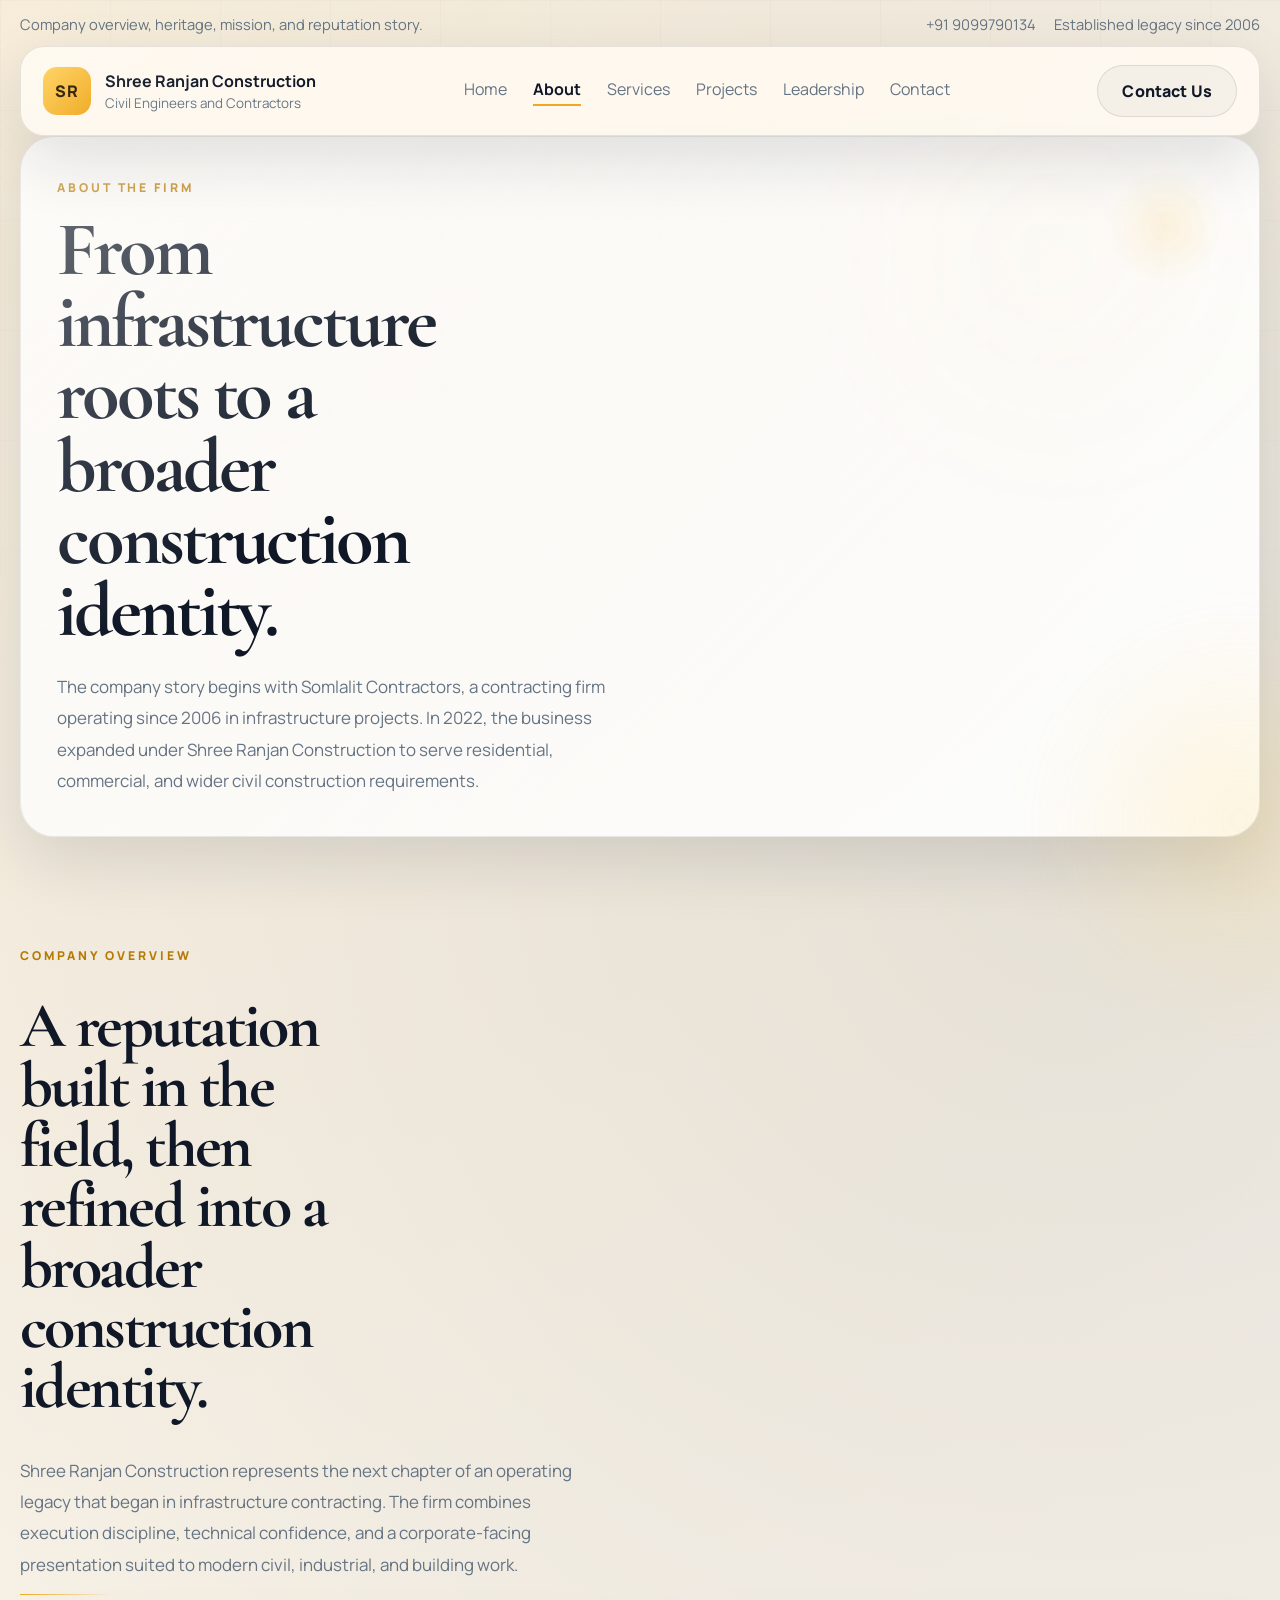
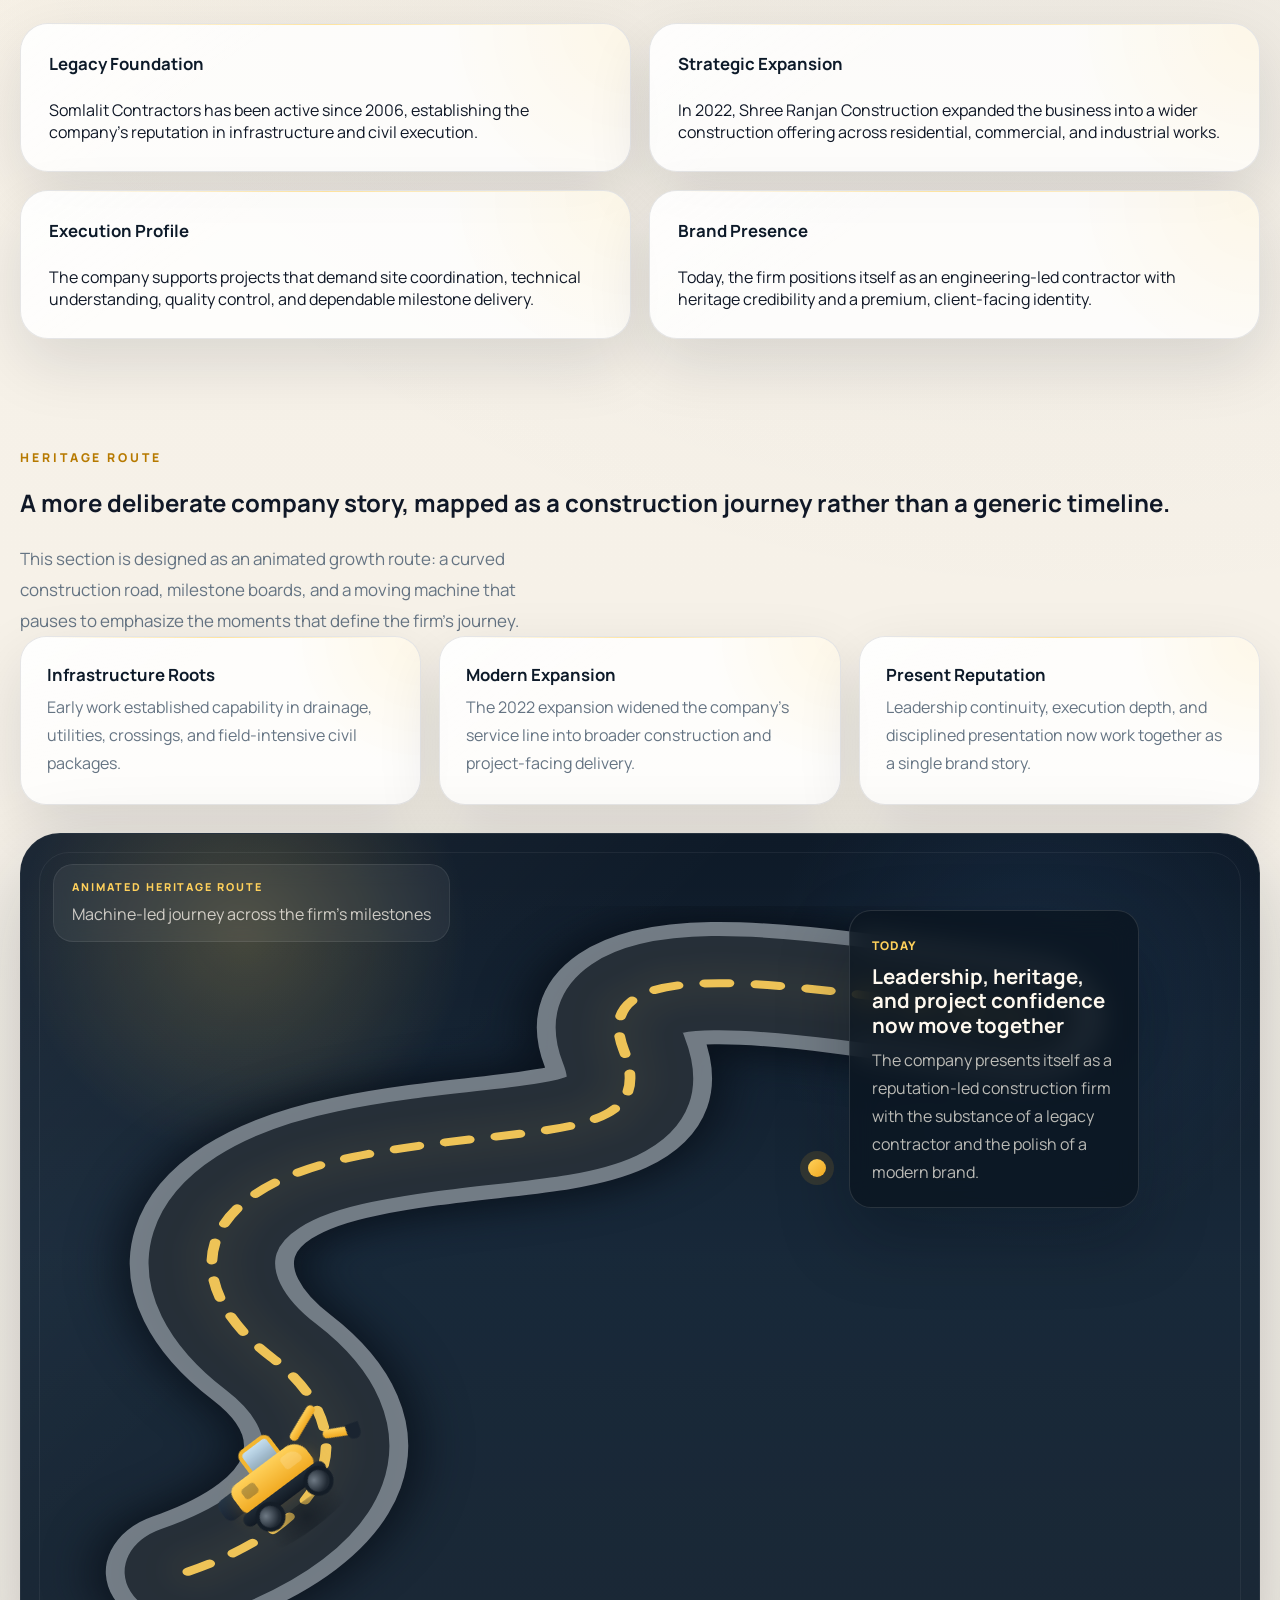
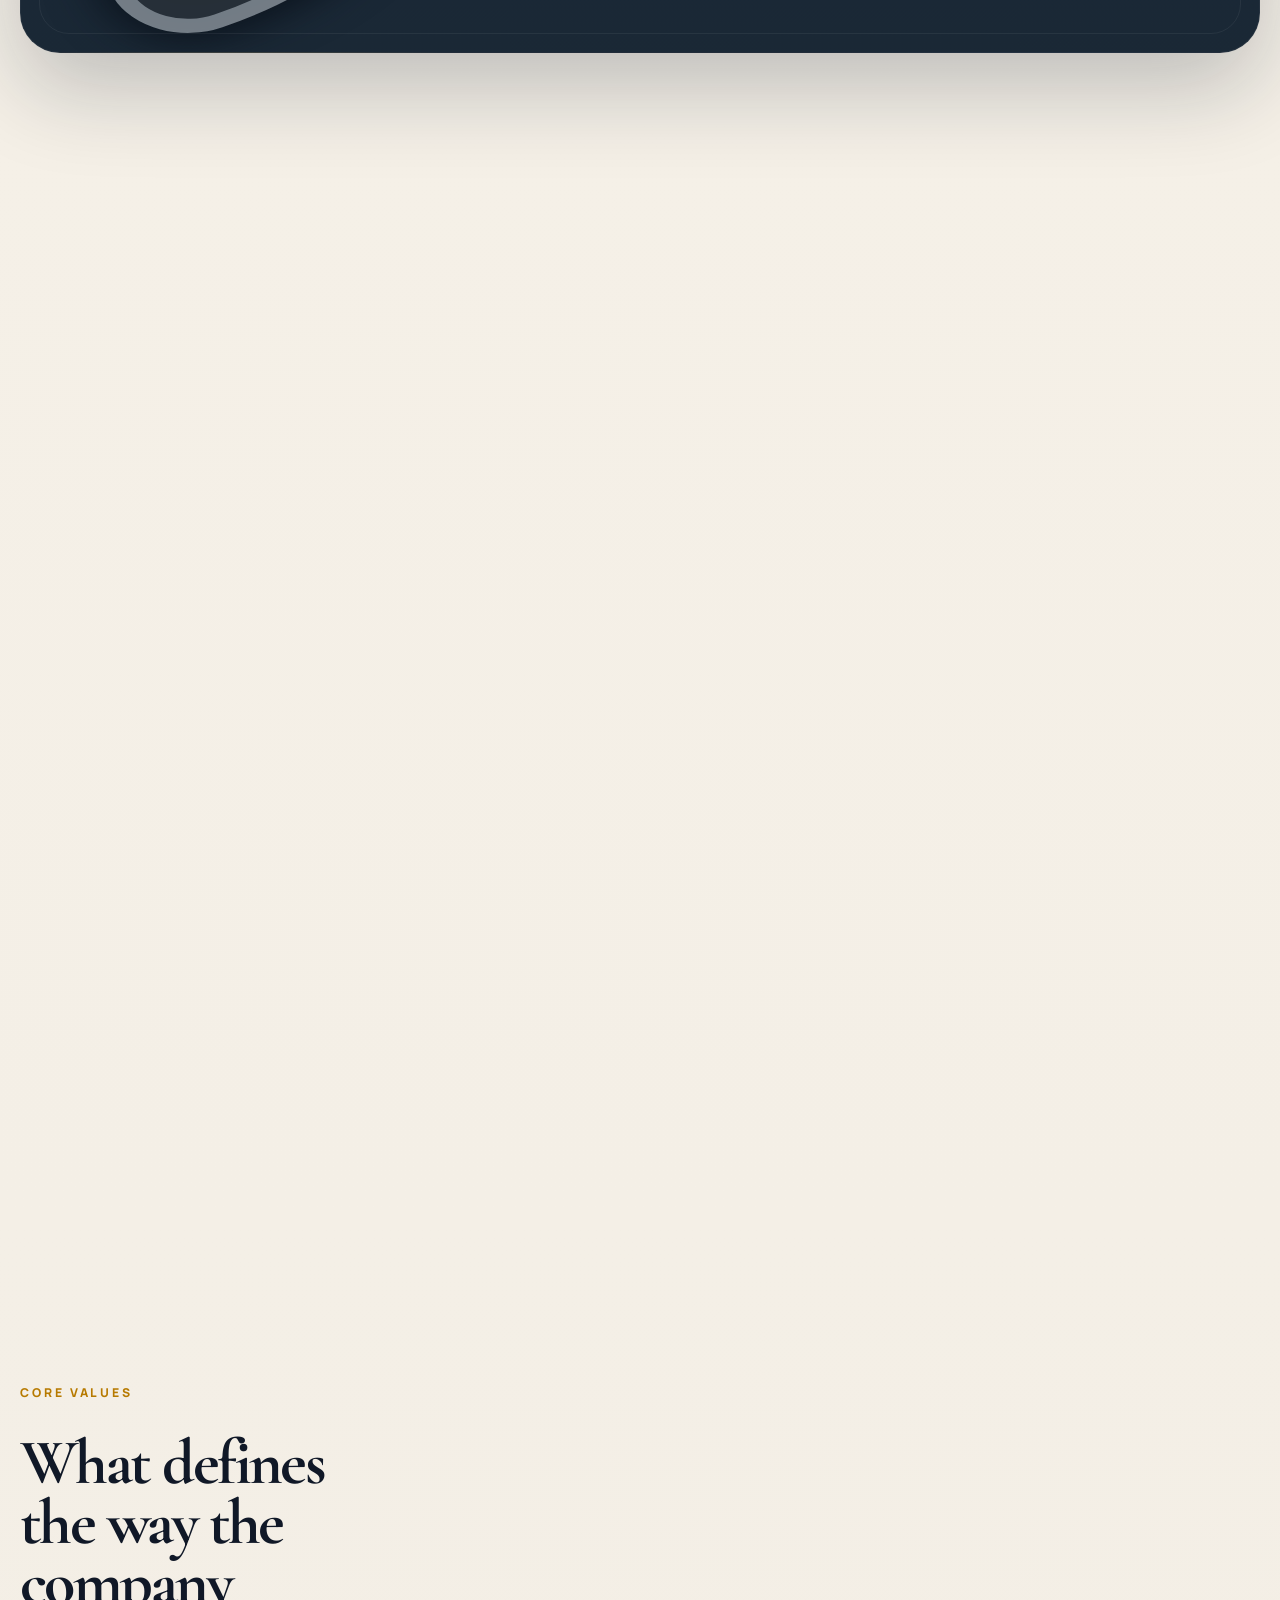
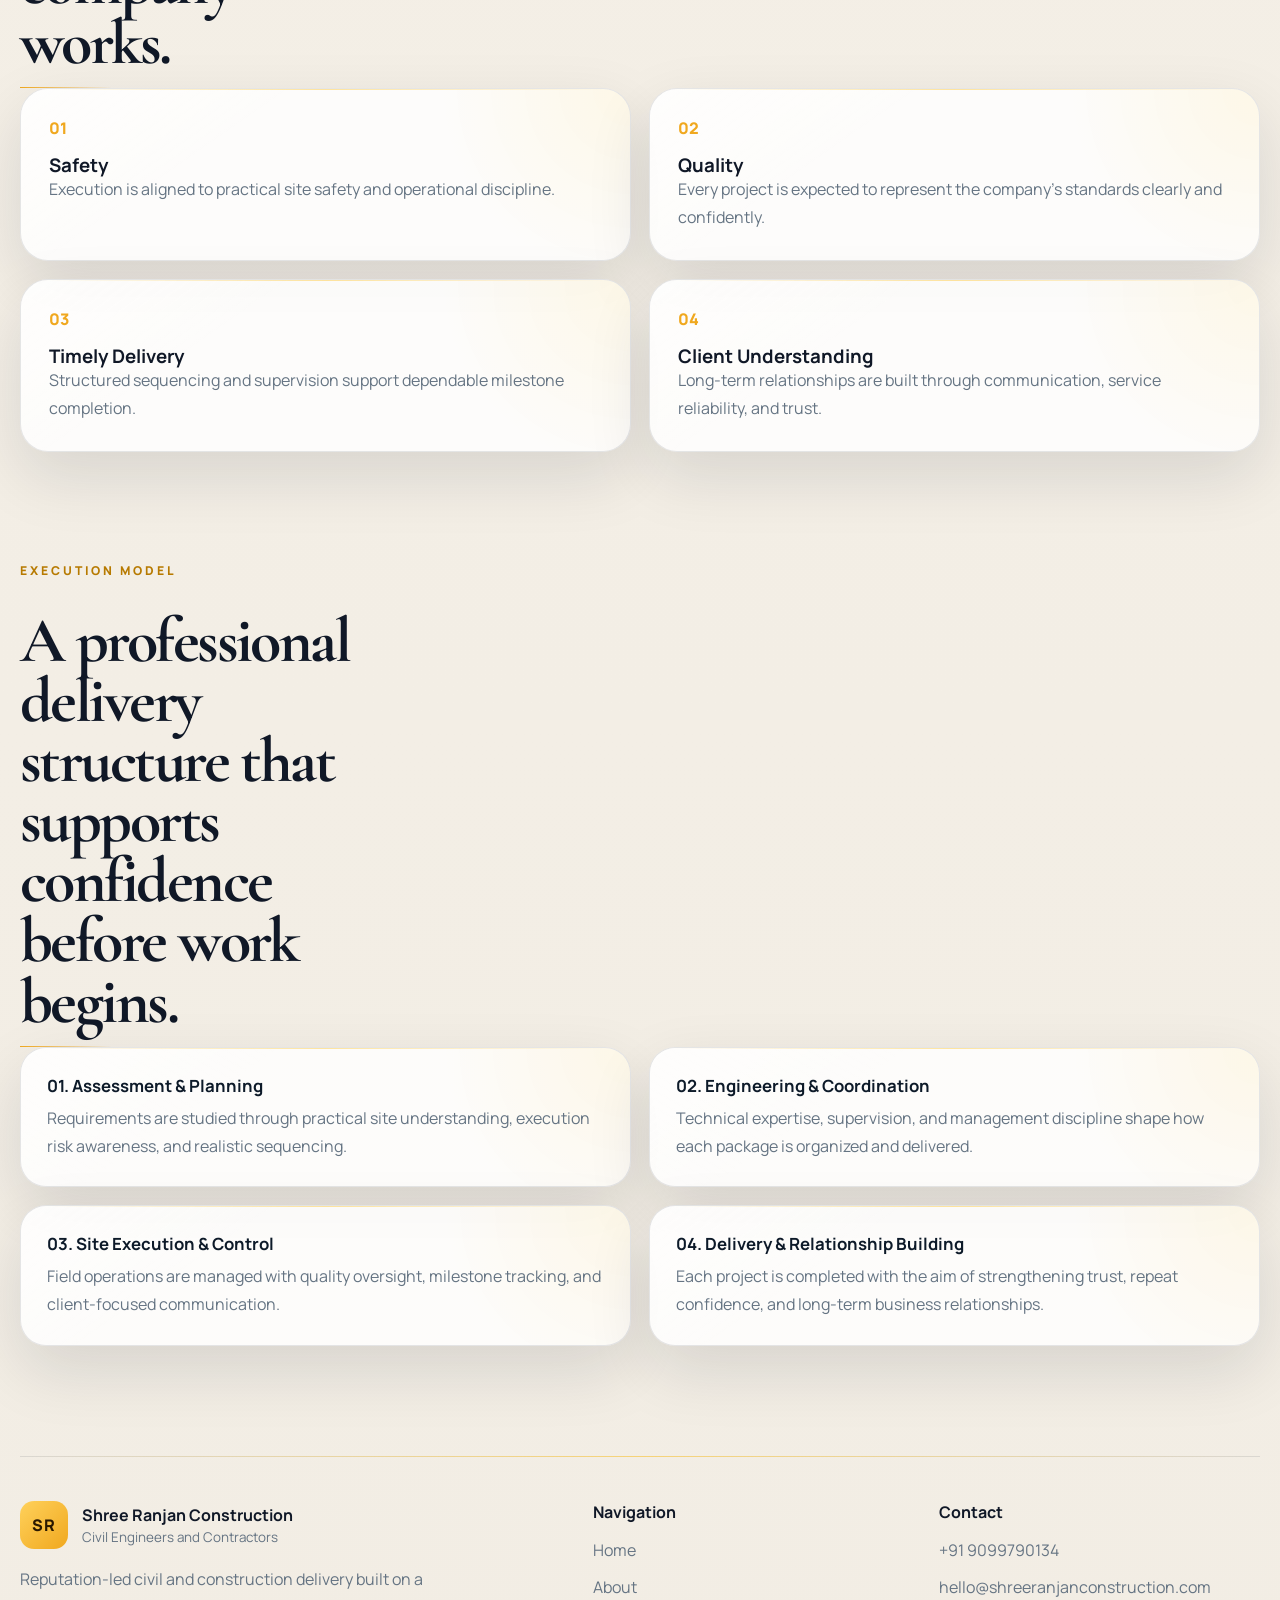
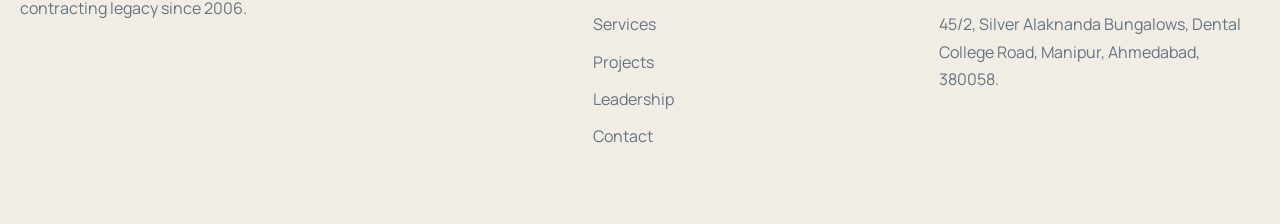
==== commit 9c23b9f7: "Elevate premium styling and interactions" ====
--- a/about.html
+++ b/about.html
@@ -199,12 +199,12 @@
           <div class="dark-band-inner reveal">
             <div>
               <p class="eyebrow">Heritage</p>
-              <h2>Founded by Late Lalit Jani and carried forward with visible leadership continuity.</h2>
+              <h2>Founded by <span class="legacy-highlight">Late Lalit Jani</span> and carried forward with visible leadership continuity.</h2>
             </div>
             <div class="leadership-capsule">
               <article>
                 <strong>Legacy Foundation</strong>
-                <span>The firm was founded by Late Lalit Jani, whose emphasis on quality and expertise shaped its working culture.</span>
+                <span>The firm was founded by <span class="legacy-highlight">Late Lalit Jani</span>, whose emphasis on quality and expertise shaped its working culture.</span>
               </article>
               <article>
                 <strong>Leadership Continuity</strong>
--- a/styles.css
+++ b/styles.css
@@ -1,15 +1,19 @@
 :root {
   --sand: #f4efe6;
   --paper: #fffaf1;
+  --paper-deep: #f7f1e7;
   --navy: #0d1a29;
   --navy-soft: #172b41;
+  --navy-deep: #09111c;
   --ink: #101827;
   --muted: #657483;
   --gold: #f0a81f;
   --gold-soft: #ffd15b;
+  --gold-deep: #c9870f;
   --line: rgba(16, 24, 39, 0.1);
   --white-line: rgba(255, 255, 255, 0.14);
   --shadow: 0 24px 64px rgba(13, 26, 41, 0.12);
+  --shadow-deep: 0 34px 90px rgba(13, 26, 41, 0.18);
   --radius-xl: 34px;
   --radius-lg: 26px;
   --radius-md: 20px;
@@ -30,6 +34,7 @@
   color: var(--ink);
   background:
     radial-gradient(circle at top left, rgba(240, 168, 31, 0.08), transparent 28%),
+    radial-gradient(circle at 85% 12%, rgba(13, 26, 41, 0.08), transparent 24%),
     linear-gradient(180deg, #f8f3ea 0%, #f2ede4 100%);
 }
 
@@ -45,6 +50,21 @@
   mask-image: linear-gradient(180deg, rgba(0, 0, 0, 0.82), transparent 92%);
 }
 
+body::after {
+  content: "";
+  position: fixed;
+  right: -180px;
+  bottom: -140px;
+  width: 440px;
+  height: 440px;
+  border-radius: 50%;
+  background:
+    radial-gradient(circle, rgba(255, 209, 91, 0.18), rgba(255, 209, 91, 0.04) 52%, transparent 72%);
+  filter: blur(14px);
+  pointer-events: none;
+  animation: ambient-float 18s ease-in-out infinite;
+}
+
 a {
   color: inherit;
   text-decoration: none;
@@ -64,6 +84,7 @@
   padding: 14px 0 12px;
   color: var(--muted);
   font-size: 0.92rem;
+  position: relative;
 }
 
 .utility-bar p,
@@ -76,6 +97,16 @@
   display: flex;
   gap: 18px;
   flex-wrap: wrap;
+}
+
+.utility-bar::after {
+  content: "";
+  position: absolute;
+  left: 0;
+  right: 0;
+  bottom: -6px;
+  height: 1px;
+  background: linear-gradient(90deg, transparent, rgba(13, 26, 41, 0.12), transparent);
 }
 
 .site-header {
@@ -92,6 +123,28 @@
   background: rgba(255, 250, 241, 0.9);
   backdrop-filter: blur(18px);
   box-shadow: var(--shadow);
+  transition:
+    transform 260ms ease,
+    box-shadow 260ms ease,
+    background 260ms ease,
+    border-color 260ms ease;
+}
+
+.site-header::before {
+  content: "";
+  position: absolute;
+  inset: 0;
+  border-radius: inherit;
+  background: linear-gradient(120deg, rgba(255, 255, 255, 0.22), transparent 26%, transparent 70%, rgba(255, 255, 255, 0.18));
+  opacity: 0.35;
+  pointer-events: none;
+}
+
+.site-header.is-scrolled {
+  transform: translateY(-2px);
+  background: rgba(255, 250, 241, 0.96);
+  border-color: rgba(16, 24, 39, 0.14);
+  box-shadow: var(--shadow-deep);
 }
 
 .brand {
@@ -193,14 +246,31 @@
   color: #281700;
   font-weight: 800;
   letter-spacing: 0.01em;
+  position: relative;
+  overflow: hidden;
   transition:
     transform 220ms ease,
-    box-shadow 220ms ease;
+    box-shadow 220ms ease,
+    border-color 220ms ease;
   box-shadow: 0 18px 34px rgba(240, 168, 31, 0.22);
 }
 
+.button::before {
+  content: "";
+  position: absolute;
+  inset: 0;
+  background: linear-gradient(110deg, transparent 20%, rgba(255, 255, 255, 0.34) 45%, transparent 70%);
+  transform: translateX(-140%);
+  transition: transform 520ms ease;
+}
+
 .button:hover {
-  transform: translateY(-2px);
+  transform: translateY(-3px);
+  box-shadow: 0 22px 38px rgba(240, 168, 31, 0.28);
+}
+
+.button:hover::before {
+  transform: translateX(140%);
 }
 
 .button-secondary,
@@ -221,6 +291,7 @@
   gap: 28px;
   padding-top: 34px;
   align-items: stretch;
+  position: relative;
 }
 
 .hero-copy,
@@ -235,6 +306,10 @@
   letter-spacing: 0.24em;
   font-size: 0.76rem;
   font-weight: 800;
+}
+
+.legacy-highlight {
+  color: var(--gold-soft);
 }
 
 .hero-copy h1,
@@ -251,11 +326,14 @@
 .hero-copy h1 {
   max-width: 10ch;
   font-size: clamp(4rem, 8vw, 7rem);
+  text-wrap: balance;
+  text-shadow: 0 10px 24px rgba(13, 26, 41, 0.05);
 }
 
 .page-hero h1 {
   max-width: 12ch;
   font-size: clamp(3.4rem, 6vw, 5.6rem);
+  text-wrap: balance;
 }
 
 .lead,
@@ -294,11 +372,50 @@
   background: rgba(255, 255, 255, 0.82);
   border: 1px solid var(--line);
   box-shadow: var(--shadow);
+  position: relative;
+  overflow: hidden;
+  isolation: isolate;
 }
 
 .stat-grid article {
   padding: 22px 18px;
   border-radius: 22px;
+}
+
+.stat-grid article::before,
+.feature-card::before,
+.service-category::before,
+.reference-card::before,
+.matrix-card::before,
+.leader-card::before,
+.contact-card::before,
+.overview-panel::before,
+.cta-panel::before {
+  content: "";
+  position: absolute;
+  inset: 0;
+  background:
+    linear-gradient(145deg, rgba(255, 255, 255, 0.44), transparent 32%),
+    radial-gradient(circle at 100% 0, rgba(255, 209, 91, 0.12), transparent 30%);
+  z-index: -1;
+}
+
+.stat-grid article::after,
+.feature-card::after,
+.service-category::after,
+.reference-card::after,
+.matrix-card::after,
+.leader-card::after,
+.contact-card::after,
+.overview-panel::after {
+  content: "";
+  position: absolute;
+  left: 22px;
+  right: 22px;
+  top: 0;
+  height: 1px;
+  background: linear-gradient(90deg, rgba(255, 209, 91, 0), rgba(255, 209, 91, 0.72), rgba(255, 209, 91, 0));
+  opacity: 0.8;
 }
 
 .stat-number {
@@ -323,6 +440,7 @@
 .hero-stage {
   display: grid;
   gap: 18px;
+  perspective: 1200px;
 }
 
 .hero-stage-top {
@@ -336,6 +454,8 @@
   padding: 24px;
   border-radius: 28px;
   box-shadow: var(--shadow);
+  position: relative;
+  overflow: hidden;
 }
 
 .hero-note {
@@ -346,6 +466,23 @@
 .mini-note {
   background: rgba(255, 255, 255, 0.82);
   border: 1px solid var(--line);
+}
+
+.glass-card::before,
+.mini-note::before,
+.service-panel::after,
+.project-card .project-copy::before,
+.dark-band-inner::before,
+.site-footer::before {
+  content: "";
+  position: absolute;
+  inset: 0;
+  pointer-events: none;
+}
+
+.glass-card::before,
+.mini-note::before {
+  background: linear-gradient(140deg, rgba(255, 255, 255, 0.18), transparent 36%);
 }
 
 .glass-card p,
@@ -408,6 +545,7 @@
   background-size: cover;
   background-position: center;
   box-shadow: 0 34px 84px rgba(13, 26, 41, 0.2);
+  transform-style: preserve-3d;
 }
 
 .model-stage::before {
@@ -416,7 +554,20 @@
   inset: 0;
   background:
     radial-gradient(circle at 16% 18%, rgba(255, 209, 91, 0.16), transparent 18%),
+    radial-gradient(circle at 84% 74%, rgba(255, 209, 91, 0.1), transparent 18%),
     linear-gradient(135deg, rgba(255, 255, 255, 0.04), transparent 28%);
+  pointer-events: none;
+}
+
+.model-stage::after {
+  content: "";
+  position: absolute;
+  inset: auto 5% 7% auto;
+  width: 240px;
+  height: 240px;
+  border-radius: 50%;
+  background: radial-gradient(circle, rgba(240, 168, 31, 0.18), transparent 68%);
+  filter: blur(10px);
   pointer-events: none;
 }
 
@@ -427,6 +578,42 @@
   height: 100%;
   display: block;
   border: 0;
+}
+
+.model-stage-rail {
+  position: absolute;
+  right: 24px;
+  bottom: 24px;
+  z-index: 1;
+  display: grid;
+  gap: 12px;
+  max-width: 300px;
+}
+
+.model-chip {
+  padding: 16px 18px;
+  border-radius: 18px;
+  background: rgba(11, 24, 37, 0.56);
+  border: 1px solid rgba(255, 255, 255, 0.14);
+  backdrop-filter: blur(12px);
+  box-shadow: 0 18px 34px rgba(6, 15, 24, 0.22);
+  animation: ambient-float 8s ease-in-out infinite;
+}
+
+.model-chip:nth-child(2) {
+  animation-delay: -3s;
+}
+
+.model-chip strong {
+  display: block;
+  margin-bottom: 8px;
+  color: var(--gold-soft);
+}
+
+.model-chip span {
+  display: block;
+  color: rgba(255, 249, 239, 0.76);
+  line-height: 1.6;
 }
 
 .model-caption {
@@ -447,6 +634,7 @@
   margin: 0;
   font-size: 1.5rem;
   line-height: 1.18;
+  text-wrap: balance;
 }
 
 .model-caption span {
@@ -466,6 +654,16 @@
   border: 1px solid var(--line);
   border-radius: 24px;
   box-shadow: var(--shadow);
+  position: relative;
+  overflow: hidden;
+}
+
+.marquee-strip::before {
+  content: "";
+  position: absolute;
+  inset: 0;
+  background: linear-gradient(90deg, rgba(255, 255, 255, 0.12), transparent 18%, transparent 82%, rgba(255, 255, 255, 0.12));
+  pointer-events: none;
 }
 
 .marquee-strip p {
@@ -473,10 +671,32 @@
   color: var(--muted);
   text-align: center;
   white-space: nowrap;
+  animation: label-float 6.5s ease-in-out infinite;
+}
+
+.marquee-strip p:nth-child(2) {
+  animation-delay: -1s;
+}
+
+.marquee-strip p:nth-child(3) {
+  animation-delay: -2s;
+}
+
+.marquee-strip p:nth-child(4) {
+  animation-delay: -3s;
+}
+
+.marquee-strip p:nth-child(5) {
+  animation-delay: -4s;
+}
+
+.marquee-strip p:nth-child(6) {
+  animation-delay: -5s;
 }
 
 .section {
   padding-top: 110px;
+  position: relative;
 }
 
 .two-column-grid,
@@ -490,6 +710,14 @@
 .section-heading {
   display: grid;
   gap: 14px;
+  position: relative;
+}
+
+.section-heading::after {
+  content: "";
+  width: 92px;
+  height: 1px;
+  background: linear-gradient(90deg, var(--gold), transparent);
 }
 
 .section-heading h2,
@@ -559,6 +787,10 @@
   height: 180px;
   border-radius: 50%;
   background: radial-gradient(circle, rgba(240, 168, 31, 0.18), transparent 65%);
+}
+
+.service-panel::after {
+  background: linear-gradient(145deg, rgba(255, 255, 255, 0.12), transparent 34%);
 }
 
 .service-panel-large {
@@ -595,6 +827,12 @@
     radial-gradient(circle at 20% 20%, rgba(255, 209, 91, 0.12), transparent 22%);
   color: #fff9ef;
   box-shadow: 0 32px 80px rgba(13, 26, 41, 0.18);
+  position: relative;
+  overflow: hidden;
+}
+
+.dark-band-inner::before {
+  background: linear-gradient(130deg, rgba(255, 255, 255, 0.12), transparent 32%);
 }
 
 .leadership-capsule {
@@ -637,6 +875,9 @@
   overflow: hidden;
   isolation: isolate;
   box-shadow: var(--shadow);
+  transition:
+    transform 360ms ease,
+    box-shadow 360ms ease;
 }
 
 .project-card::before {
@@ -664,6 +905,23 @@
   transform: scale(1.12);
 }
 
+.project-card:hover {
+  transform: translateY(-8px);
+  box-shadow: var(--shadow-deep);
+}
+
+.project-card .project-copy {
+  position: relative;
+  max-width: 26rem;
+}
+
+.project-card .project-copy::before {
+  inset: auto auto calc(100% + 14px) 0;
+  width: 56px;
+  height: 1px;
+  background: linear-gradient(90deg, var(--gold-soft), transparent);
+}
+
 .project-card-large::after {
   background-image: url("https://images.unsplash.com/photo-1511818966892-d7d671e672a2?auto=format&fit=crop&w=1400&q=80");
 }
@@ -693,10 +951,61 @@
 .text-link-row a {
   color: var(--navy);
   font-weight: 700;
+  position: relative;
+}
+
+.text-link-row a::after {
+  content: "";
+  position: absolute;
+  left: 0;
+  bottom: -3px;
+  width: 100%;
+  height: 1px;
+  background: currentColor;
+  transform: scaleX(0.35);
+  transform-origin: left;
+  transition: transform 240ms ease;
+}
+
+.text-link-row a:hover::after {
+  transform: scaleX(1);
 }
 
 .final-cta {
   padding-bottom: 30px;
+}
+
+.page-internal .page-hero {
+  position: relative;
+  padding: 42px 36px 40px;
+  border-radius: 34px;
+  background:
+    linear-gradient(135deg, rgba(255, 255, 255, 0.68), rgba(255, 255, 255, 0.92)),
+    radial-gradient(circle at 84% 18%, rgba(240, 168, 31, 0.14), transparent 22%);
+  border: 1px solid rgba(16, 24, 39, 0.08);
+  box-shadow: var(--shadow);
+  overflow: hidden;
+}
+
+.page-internal .page-hero::before,
+.page-internal .page-hero::after {
+  content: "";
+  position: absolute;
+  pointer-events: none;
+}
+
+.page-internal .page-hero::before {
+  inset: 0;
+  background: linear-gradient(145deg, rgba(255, 255, 255, 0.42), transparent 36%);
+}
+
+.page-internal .page-hero::after {
+  right: 34px;
+  top: 30px;
+  width: 120px;
+  height: 120px;
+  border-radius: 50%;
+  background: radial-gradient(circle, rgba(240, 168, 31, 0.12), transparent 70%);
 }
 
 .cta-panel {
@@ -1191,14 +1500,21 @@
   grid-template-columns: minmax(0, 0.9fr) minmax(0, 1.1fr);
   gap: 28px;
   margin-top: 110px;
-  padding: 34px 0 0;
+  padding: 44px 0 0;
   border-top: 1px solid var(--line);
+  position: relative;
 }
 
 .footer-brand p {
   max-width: 44ch;
   color: var(--muted);
   line-height: 1.78;
+}
+
+.site-footer::before {
+  inset: -1px 0 auto;
+  height: 1px;
+  background: linear-gradient(90deg, transparent, rgba(255, 209, 91, 0.76), transparent);
 }
 
 .footer-links {
@@ -1247,7 +1563,8 @@
   transition:
     transform 260ms ease,
     border-color 260ms ease,
-    box-shadow 260ms ease;
+    box-shadow 260ms ease,
+    background 260ms ease;
 }
 
 .glass-card:hover,
@@ -1261,7 +1578,25 @@
 .cta-panel:hover,
 .service-category:hover,
 .overview-panel:hover {
-  transform: translateY(-6px);
+  --lift: -6px;
+  box-shadow: var(--shadow-deep);
+}
+
+.interactive-card {
+  --tilt-x: 0deg;
+  --tilt-y: 0deg;
+  --lift: 0px;
+  transform: perspective(1400px) rotateX(var(--tilt-x)) rotateY(var(--tilt-y)) translate3d(0, var(--lift), 0);
+  transform-style: preserve-3d;
+  transition:
+    transform 220ms ease,
+    box-shadow 220ms ease,
+    border-color 220ms ease,
+    background 220ms ease;
+}
+
+.interactive-card.is-tilting {
+  transition-duration: 90ms;
 }
 
 @keyframes arm-swing {
@@ -1302,6 +1637,28 @@
     box-shadow:
       0 0 0 12px rgba(240, 168, 31, 0.16),
       0 0 0 22px rgba(240, 168, 31, 0.07);
+  }
+}
+
+@keyframes ambient-float {
+  0%,
+  100% {
+    transform: translate3d(0, 0, 0);
+  }
+  50% {
+    transform: translate3d(0, -16px, 0);
+  }
+}
+
+@keyframes label-float {
+  0%,
+  100% {
+    transform: translateY(0);
+    opacity: 0.84;
+  }
+  50% {
+    transform: translateY(-6px);
+    opacity: 1;
   }
 }
 
@@ -1338,7 +1695,7 @@
 
   .timeline-road {
     min-height: auto;
-    padding: 126px 24px 28px;
+    padding: 24px 24px 28px;
   }
 
   .stop-foundation,
@@ -1351,6 +1708,11 @@
     margin-top: 26px;
   }
 
+  .timeline-road.reveal,
+  .timeline-road.reveal.is-visible {
+    transform: none;
+  }
+
   .stop-foundation .timeline-marker,
   .stop-expansion .timeline-marker,
   .stop-present .timeline-marker {
@@ -1361,13 +1723,12 @@
   }
 
   .timeline-path-art {
-    inset: 84px 0 auto;
-    height: 280px;
+    inset: 104px 12px auto;
+    height: 250px;
+    opacity: 0.94;
   }
 
   .timeline-machine {
-    left: 18px;
-    top: 20px;
     transform: scale(0.82);
     transform-origin: top left;
   }
@@ -1376,7 +1737,7 @@
     position: relative;
     left: auto;
     top: auto;
-    margin-bottom: 208px;
+    margin-bottom: 214px;
     width: fit-content;
   }
 }
@@ -1433,6 +1794,14 @@
     min-height: 460px;
   }
 
+  .model-stage-rail {
+    left: 24px;
+    right: 24px;
+    bottom: 24px;
+    margin: 0;
+    max-width: none;
+  }
+
   .model-caption {
     max-width: none;
     right: 24px;
@@ -1448,23 +1817,31 @@
   }
 
   .timeline-machine {
-    left: 16px;
-    top: 18px;
-    transform: scale(0.72);
+    transform: scale(0.68);
     transform-origin: top left;
   }
 
+  .model-chip {
+    padding: 14px 16px;
+  }
+
   .timeline-path-art {
-    inset: 96px 0 auto;
-    height: 220px;
+    inset: 100px 8px auto;
+    height: 206px;
   }
 
   .timeline-stage-topline {
-    margin-bottom: 164px;
+    margin-bottom: 176px;
+    width: 100%;
   }
 
   .timeline-stop {
     width: 100%;
+    margin-top: 22px;
+  }
+
+  .page-internal .page-hero {
+    padding: 34px 24px 32px;
   }
 
   .footer-links {
@@ -1488,4 +1865,8 @@
     opacity: 1;
     transform: none;
   }
-}
+
+  body::after {
+    display: none;
+  }
+}
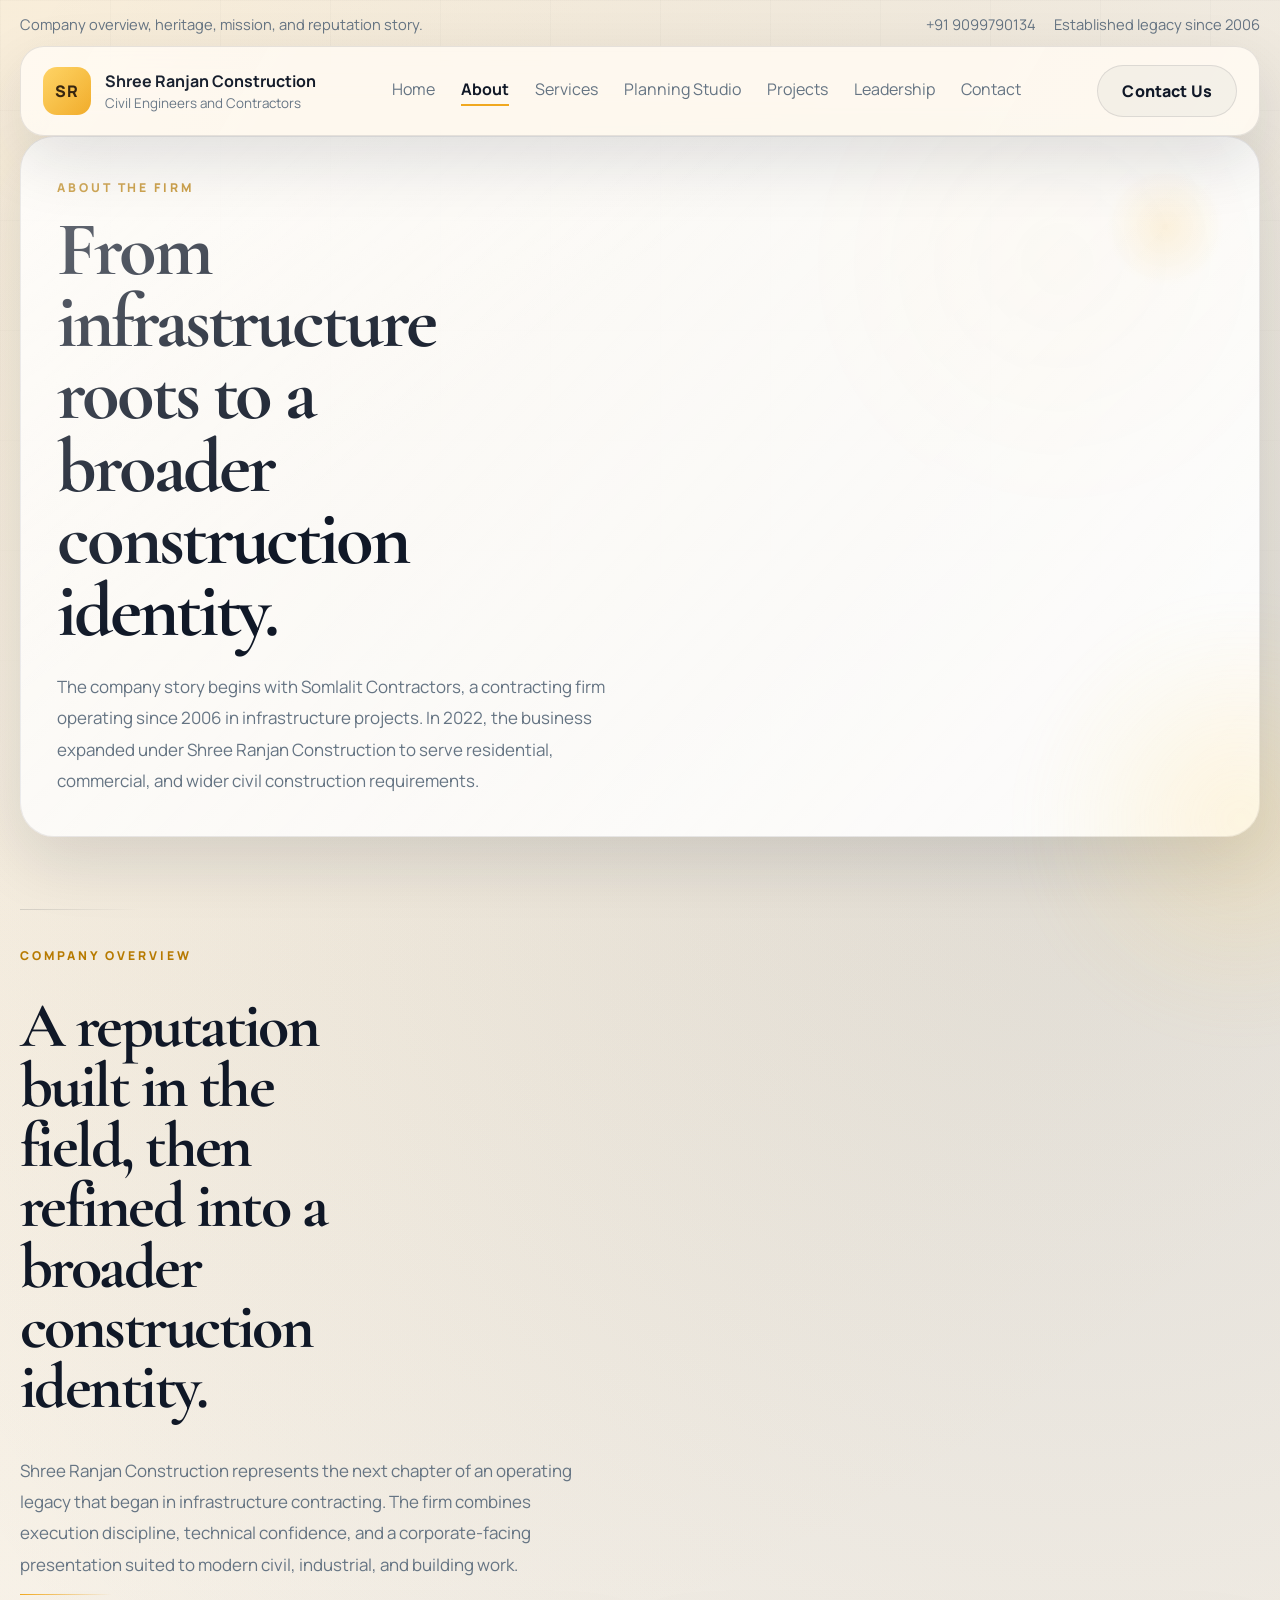
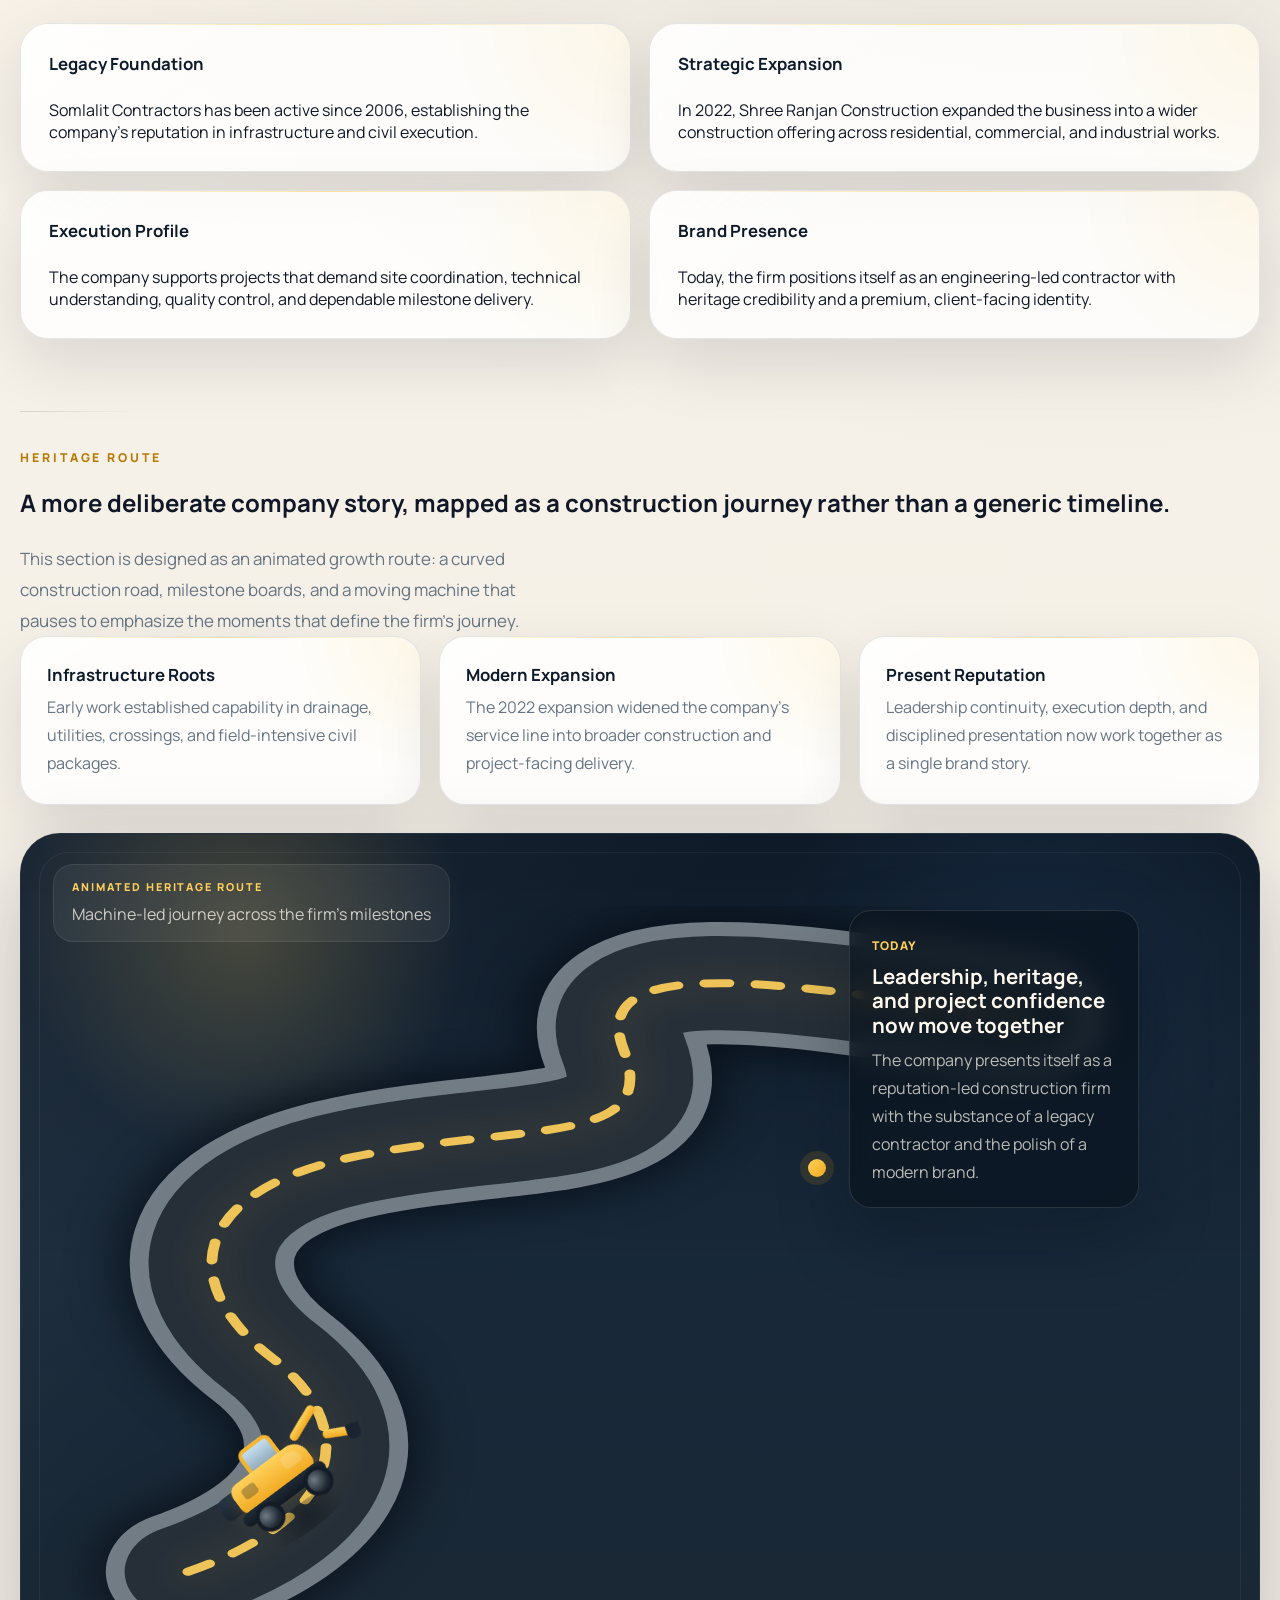
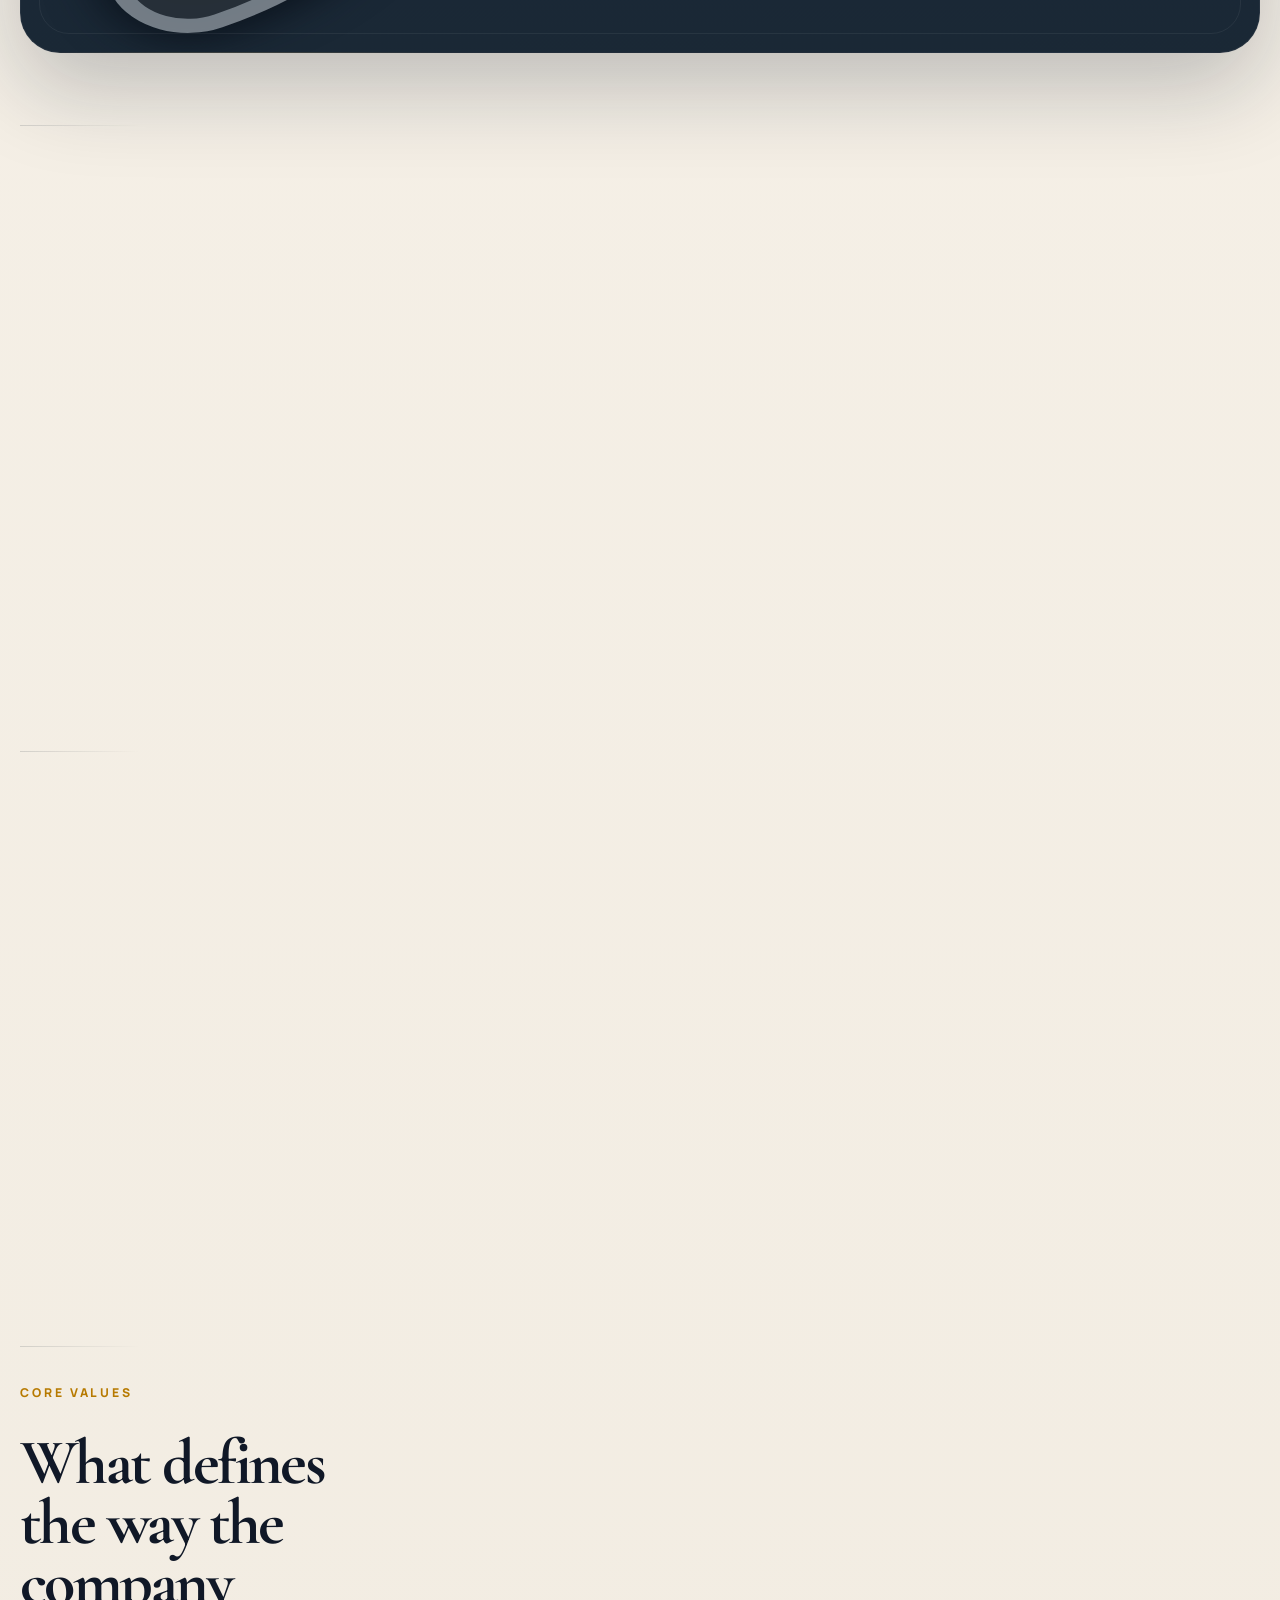
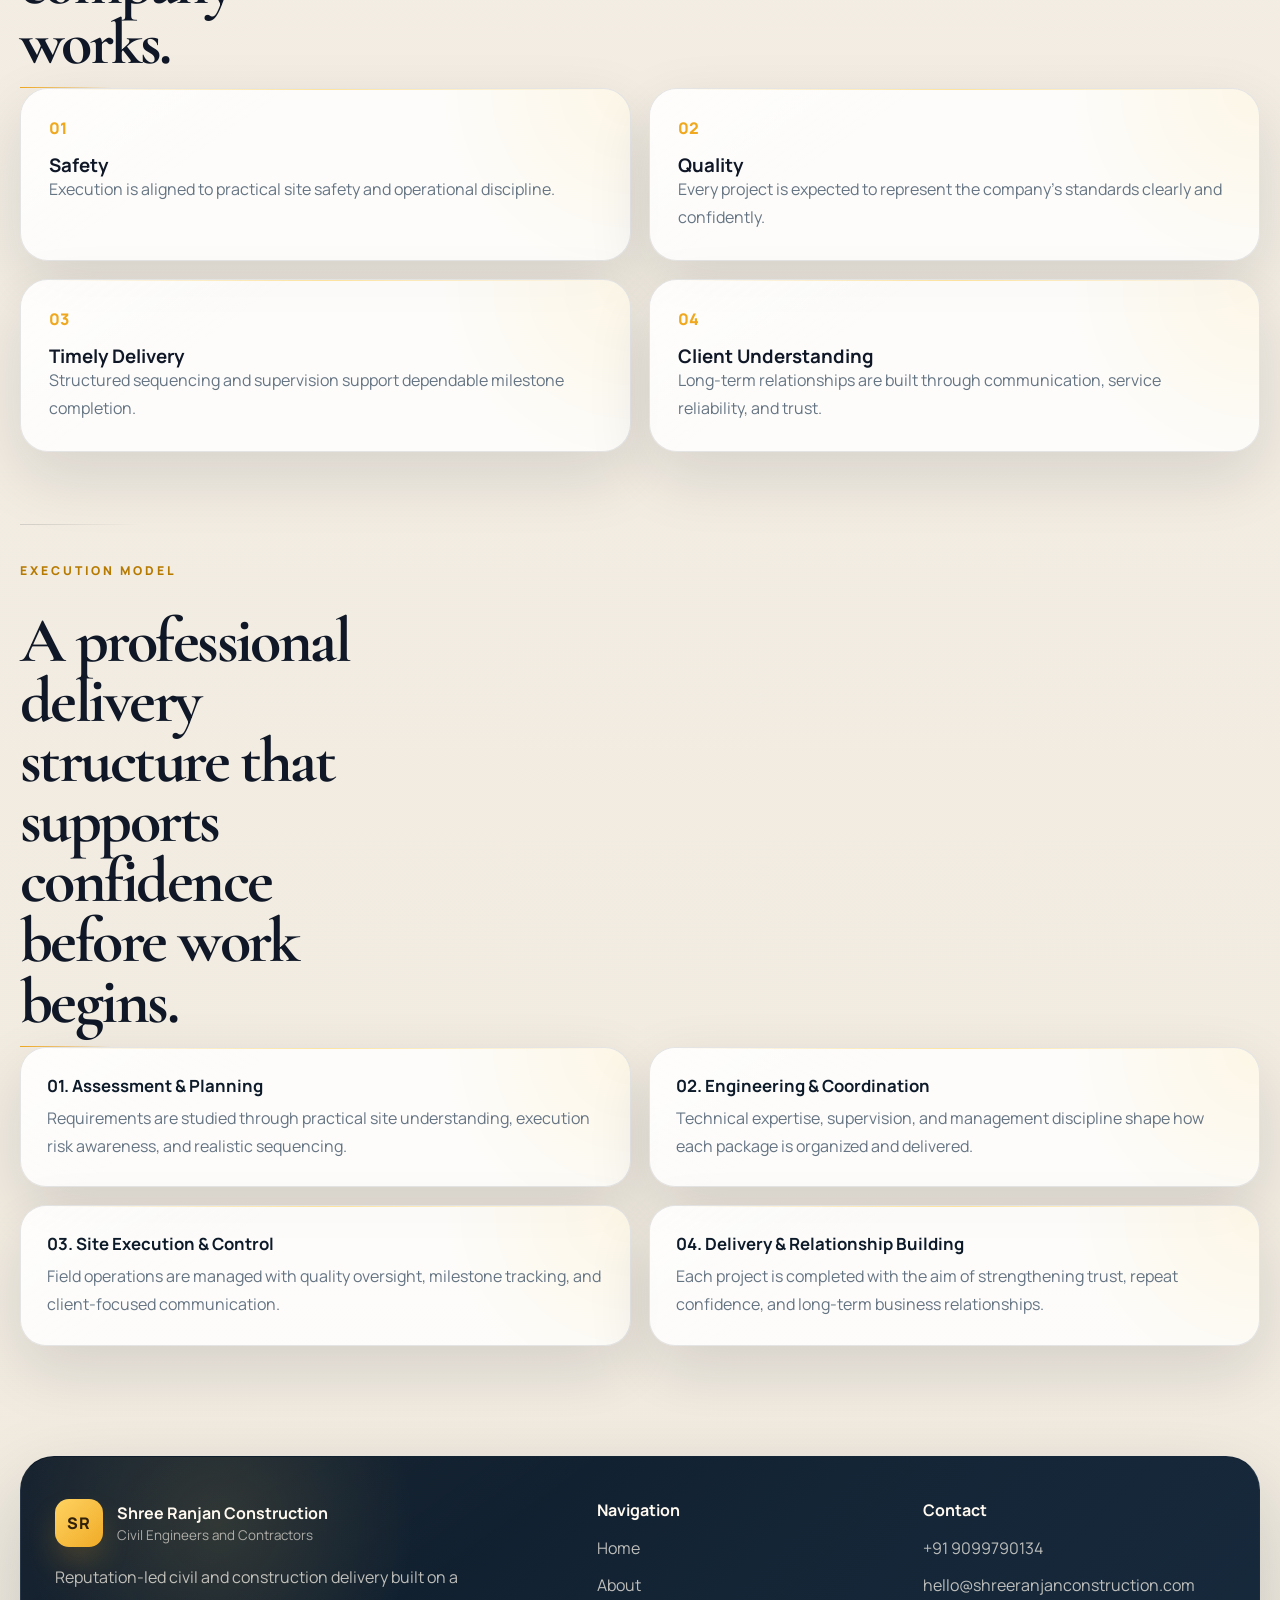
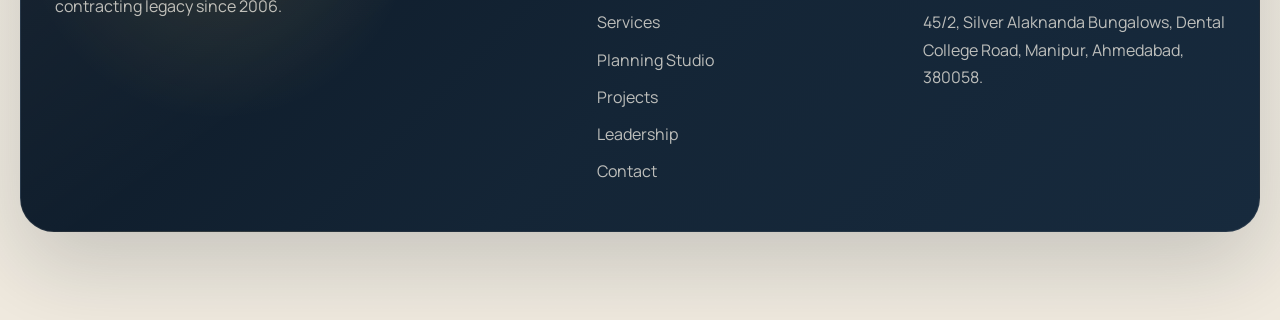
==== commit 134b3c4d: "Add premium planning studio capability" ====
--- a/about.html
+++ b/about.html
@@ -42,6 +42,7 @@
           <a href="./index.html">Home</a>
           <a class="is-active" href="./about.html">About</a>
           <a href="./services.html">Services</a>
+          <a href="./planning-studio.html">Planning Studio</a>
           <a href="./projects.html">Projects</a>
           <a href="./leadership.html">Leadership</a>
           <a href="./contact.html">Contact</a>
@@ -315,6 +316,7 @@
             <a href="./index.html">Home</a>
             <a href="./about.html">About</a>
             <a href="./services.html">Services</a>
+            <a href="./planning-studio.html">Planning Studio</a>
             <a href="./projects.html">Projects</a>
             <a href="./leadership.html">Leadership</a>
             <a href="./contact.html">Contact</a>
--- a/styles.css
+++ b/styles.css
@@ -38,6 +38,13 @@
     linear-gradient(180deg, #f8f3ea 0%, #f2ede4 100%);
 }
 
+body.page-internal {
+  background:
+    radial-gradient(circle at top left, rgba(240, 168, 31, 0.09), transparent 26%),
+    radial-gradient(circle at 84% 12%, rgba(13, 26, 41, 0.1), transparent 22%),
+    linear-gradient(180deg, #f9f4ec 0%, #f0eadf 100%);
+}
+
 body::before {
   content: "";
   position: fixed;
@@ -73,7 +80,7 @@
 .site-wrap {
   width: min(calc(100% - 40px), var(--max-width));
   margin: 0 auto;
-  padding-bottom: 64px;
+  padding-bottom: 88px;
 }
 
 .utility-bar {
@@ -128,6 +135,7 @@
     box-shadow 260ms ease,
     background 260ms ease,
     border-color 260ms ease;
+  overflow: hidden;
 }
 
 .site-header::before {
@@ -294,9 +302,30 @@
   position: relative;
 }
 
+.hero-home::before {
+  content: "";
+  position: absolute;
+  inset: 18px 18px auto auto;
+  width: 220px;
+  height: 220px;
+  border-radius: 40px;
+  border: 1px solid rgba(13, 26, 41, 0.08);
+  background:
+    linear-gradient(rgba(13, 26, 41, 0.03) 1px, transparent 1px),
+    linear-gradient(90deg, rgba(13, 26, 41, 0.03) 1px, transparent 1px);
+  background-size: 22px 22px;
+  opacity: 0.42;
+  pointer-events: none;
+}
+
 .hero-copy,
 .page-hero {
   padding-top: 26px;
+}
+
+.hero-copy {
+  position: relative;
+  z-index: 1;
 }
 
 .eyebrow {
@@ -345,6 +374,10 @@
   line-height: 1.84;
 }
 
+.hero-copy .lead {
+  max-width: 54ch;
+}
+
 .hero-actions,
 .cta-actions {
   display: flex;
@@ -358,6 +391,7 @@
   grid-template-columns: repeat(3, minmax(0, 1fr));
   gap: 16px;
   margin-top: 34px;
+  position: relative;
 }
 
 .stat-grid article,
@@ -380,6 +414,7 @@
 .stat-grid article {
   padding: 22px 18px;
   border-radius: 22px;
+  min-height: 148px;
 }
 
 .stat-grid article::before,
@@ -441,6 +476,8 @@
   display: grid;
   gap: 18px;
   perspective: 1200px;
+  position: relative;
+  z-index: 1;
 }
 
 .hero-stage-top {
@@ -461,6 +498,7 @@
 .hero-note {
   background: linear-gradient(180deg, #0f1d2c, #162b41);
   color: #fff9ef;
+  border: 1px solid rgba(255, 255, 255, 0.08);
 }
 
 .mini-note {
@@ -546,6 +584,7 @@
   background-position: center;
   box-shadow: 0 34px 84px rgba(13, 26, 41, 0.2);
   transform-style: preserve-3d;
+  border: 1px solid rgba(255, 255, 255, 0.08);
 }
 
 .model-stage::before {
@@ -628,6 +667,7 @@
   border: 1px solid var(--white-line);
   backdrop-filter: blur(12px);
   color: #fff9ef;
+  box-shadow: 0 18px 36px rgba(6, 15, 24, 0.18);
 }
 
 .model-caption h3 {
@@ -656,6 +696,7 @@
   box-shadow: var(--shadow);
   position: relative;
   overflow: hidden;
+  isolation: isolate;
 }
 
 .marquee-strip::before {
@@ -694,9 +735,342 @@
   animation-delay: -5s;
 }
 
+.proof-stage {
+  position: relative;
+  display: grid;
+  grid-template-columns: minmax(0, 0.84fr) minmax(0, 1.16fr);
+  gap: 28px;
+  padding: 36px;
+  border-radius: 38px;
+  background:
+    radial-gradient(circle at 14% 18%, rgba(255, 209, 91, 0.2), transparent 18%),
+    radial-gradient(circle at 86% 14%, rgba(81, 131, 185, 0.16), transparent 20%),
+    linear-gradient(135deg, #0b1724, #112033 46%, #16293d 100%);
+  border: 1px solid rgba(255, 255, 255, 0.08);
+  box-shadow: 0 34px 84px rgba(13, 26, 41, 0.2);
+  overflow: hidden;
+  isolation: isolate;
+  align-items: stretch;
+}
+
+.section.proof-stage {
+  padding-top: 36px;
+  margin-top: 74px;
+}
+
+.proof-stage::before,
+.proof-stage::after {
+  content: "";
+  position: absolute;
+  pointer-events: none;
+}
+
+.proof-stage::before {
+  inset: 0;
+  background:
+    linear-gradient(130deg, rgba(255, 255, 255, 0.08), transparent 32%),
+    linear-gradient(rgba(255, 255, 255, 0.03) 1px, transparent 1px),
+    linear-gradient(90deg, rgba(255, 255, 255, 0.03) 1px, transparent 1px);
+  background-size: auto, 84px 84px, 84px 84px;
+}
+
+.proof-stage::after {
+  right: -80px;
+  bottom: -120px;
+  width: 280px;
+  height: 280px;
+  border-radius: 50%;
+  background: radial-gradient(circle, rgba(255, 209, 91, 0.18), transparent 70%);
+  filter: blur(10px);
+}
+
+.proof-copy,
+.proof-grid {
+  position: relative;
+  z-index: 1;
+}
+
+.proof-copy {
+  align-self: center;
+}
+
+.proof-copy .eyebrow {
+  color: var(--gold-soft);
+}
+
+.proof-copy h2 {
+  margin: 0;
+  max-width: 10ch;
+  font-family: "Cormorant Garamond", Georgia, serif;
+  font-size: clamp(3rem, 4.8vw, 4.6rem);
+  line-height: 0.94;
+  letter-spacing: -0.04em;
+  color: #fff9ef;
+}
+
+.proof-copy .section-copy {
+  max-width: 46ch;
+  color: rgba(255, 249, 239, 0.74);
+}
+
+.proof-grid {
+  display: grid;
+  grid-template-columns: repeat(2, minmax(0, 1fr));
+  gap: 16px;
+  align-self: stretch;
+}
+
+.proof-card {
+  position: relative;
+  min-height: 188px;
+  padding: 22px 22px 20px;
+  border-radius: 24px;
+  background: rgba(255, 255, 255, 0.06);
+  border: 1px solid rgba(255, 255, 255, 0.12);
+  box-shadow: 0 20px 42px rgba(4, 11, 18, 0.18);
+  backdrop-filter: blur(12px);
+  transition:
+    transform 320ms ease,
+    background 320ms ease,
+    border-color 320ms ease,
+    box-shadow 320ms ease;
+}
+
+.proof-card::before {
+  content: "";
+  position: absolute;
+  inset: 0;
+  background: linear-gradient(140deg, rgba(255, 255, 255, 0.12), transparent 34%);
+  pointer-events: none;
+}
+
+.proof-card::after {
+  content: "";
+  position: absolute;
+  left: 22px;
+  right: 22px;
+  bottom: 0;
+  height: 2px;
+  background: linear-gradient(90deg, rgba(255, 209, 91, 0.1), rgba(255, 209, 91, 0.8), rgba(255, 209, 91, 0.1));
+  transform: scaleX(0.24);
+  transform-origin: left;
+  transition: transform 320ms ease;
+}
+
+.proof-card.is-active,
+.proof-card:hover {
+  transform: translateY(-6px);
+  background: linear-gradient(180deg, rgba(22, 37, 53, 0.92), rgba(17, 31, 45, 0.92));
+  border-color: rgba(255, 209, 91, 0.28);
+  box-shadow:
+    0 28px 60px rgba(4, 11, 18, 0.28),
+    0 0 0 1px rgba(255, 209, 91, 0.12);
+}
+
+.proof-card.is-active::after,
+.proof-card:hover::after {
+  transform: scaleX(1);
+}
+
+.proof-index {
+  display: inline-flex;
+  margin-bottom: 18px;
+  color: var(--gold-soft);
+  font-size: 0.78rem;
+  font-weight: 800;
+  letter-spacing: 0.18em;
+}
+
+.proof-card strong {
+  display: block;
+  margin-bottom: 10px;
+  color: #fff9ef;
+  font-size: 1.12rem;
+}
+
+.proof-card p {
+  margin: 0;
+  color: rgba(255, 249, 239, 0.72);
+  line-height: 1.72;
+}
+
+.planner-shell {
+  padding-top: 78px;
+}
+
+.planner-shell::before {
+  display: none;
+}
+
+.planner-stage {
+  position: relative;
+  padding: 32px;
+  border-radius: 38px;
+  background:
+    radial-gradient(circle at 12% 18%, rgba(255, 209, 91, 0.16), transparent 18%),
+    radial-gradient(circle at 82% 16%, rgba(81, 131, 185, 0.12), transparent 18%),
+    linear-gradient(180deg, rgba(255, 250, 241, 0.94), rgba(247, 241, 231, 0.96));
+  border: 1px solid rgba(16, 24, 39, 0.08);
+  box-shadow: 0 34px 86px rgba(13, 26, 41, 0.16);
+  overflow: hidden;
+  isolation: isolate;
+}
+
+.planner-stage::before,
+.planner-stage::after {
+  content: "";
+  position: absolute;
+  pointer-events: none;
+}
+
+.planner-stage::before {
+  inset: 0;
+  background:
+    linear-gradient(130deg, rgba(255, 255, 255, 0.42), transparent 34%),
+    linear-gradient(rgba(13, 26, 41, 0.025) 1px, transparent 1px),
+    linear-gradient(90deg, rgba(13, 26, 41, 0.025) 1px, transparent 1px);
+  background-size: auto, 108px 108px, 108px 108px;
+}
+
+.planner-stage::after {
+  right: -100px;
+  bottom: -130px;
+  width: 320px;
+  height: 320px;
+  border-radius: 50%;
+  background: radial-gradient(circle, rgba(240, 168, 31, 0.16), transparent 70%);
+  filter: blur(10px);
+}
+
+.planner-stage-head,
+.planner-meta,
+.planner-frame-wrap {
+  position: relative;
+  z-index: 1;
+}
+
+.planner-stage-head {
+  display: flex;
+  align-items: end;
+  justify-content: space-between;
+  gap: 24px;
+  margin-bottom: 22px;
+}
+
+.planner-stage-head h2 {
+  margin: 0;
+  font-family: "Cormorant Garamond", Georgia, serif;
+  font-size: clamp(2.6rem, 4.2vw, 4.2rem);
+  line-height: 0.98;
+  letter-spacing: -0.04em;
+  text-wrap: balance;
+}
+
+.planner-intro {
+  margin: 18px 0 0;
+  max-width: 54ch;
+  color: var(--muted);
+  line-height: 1.76;
+}
+
+.planner-badges {
+  display: flex;
+  flex-wrap: wrap;
+  justify-content: flex-end;
+  gap: 10px;
+}
+
+.planner-badges span,
+.planner-note strong {
+  display: inline-flex;
+  align-items: center;
+}
+
+.planner-badges span {
+  min-height: 40px;
+  padding: 0 16px;
+  border-radius: 999px;
+  background: rgba(13, 26, 41, 0.06);
+  border: 1px solid rgba(13, 26, 41, 0.08);
+  color: var(--navy-soft);
+  font-size: 0.84rem;
+  font-weight: 800;
+  letter-spacing: 0.08em;
+  text-transform: uppercase;
+}
+
+.planner-meta {
+  display: grid;
+  grid-template-columns: repeat(2, minmax(0, 1fr));
+  gap: 16px;
+  margin-bottom: 24px;
+}
+
+.planner-note {
+  padding: 18px 20px;
+  border-radius: 22px;
+  background: rgba(255, 255, 255, 0.7);
+  border: 1px solid rgba(16, 24, 39, 0.08);
+  box-shadow: 0 18px 34px rgba(13, 26, 41, 0.08);
+}
+
+.planner-note strong {
+  margin-bottom: 10px;
+  color: var(--navy);
+  font-size: 0.95rem;
+}
+
+.planner-note p {
+  margin: 0;
+  color: var(--muted);
+  line-height: 1.7;
+}
+
+.planner-frame-wrap {
+  position: relative;
+  min-height: 860px;
+  padding: 14px;
+  border-radius: 30px;
+  background:
+    linear-gradient(160deg, rgba(13, 26, 41, 0.96), rgba(23, 43, 65, 0.96)),
+    linear-gradient(145deg, rgba(255, 255, 255, 0.08), transparent 36%);
+  border: 1px solid rgba(255, 255, 255, 0.08);
+  box-shadow:
+    inset 0 0 0 1px rgba(255, 255, 255, 0.04),
+    0 26px 60px rgba(13, 26, 41, 0.18);
+}
+
+.planner-frame-wrap::before {
+  content: "";
+  position: absolute;
+  inset: 14px;
+  border-radius: 22px;
+  border: 1px solid rgba(255, 255, 255, 0.08);
+  pointer-events: none;
+}
+
+.planner-frame {
+  width: 100%;
+  min-height: 832px;
+  display: block;
+  border: 0;
+  border-radius: 20px;
+  background: #dfe5ec;
+}
+
 .section {
   padding-top: 110px;
   position: relative;
+}
+
+.section::before {
+  content: "";
+  position: absolute;
+  left: 0;
+  top: 72px;
+  width: 120px;
+  height: 1px;
+  background: linear-gradient(90deg, rgba(13, 26, 41, 0.14), transparent);
 }
 
 .two-column-grid,
@@ -745,6 +1119,7 @@
 .feature-card {
   padding: 28px;
   border-radius: 28px;
+  min-height: 100%;
 }
 
 .feature-card span {
@@ -802,6 +1177,15 @@
   background-position: center;
   color: #fff9ef;
   grid-row: span 2;
+}
+
+.service-category,
+.reference-card,
+.matrix-card,
+.leader-card,
+.contact-card,
+.overview-panel {
+  min-height: 100%;
 }
 
 .service-panel-large p {
@@ -831,6 +1215,18 @@
   overflow: hidden;
 }
 
+.dark-band-inner::after {
+  content: "";
+  position: absolute;
+  inset: auto -10% -30% auto;
+  width: 320px;
+  height: 320px;
+  border-radius: 50%;
+  background: radial-gradient(circle, rgba(255, 209, 91, 0.16), transparent 68%);
+  filter: blur(10px);
+  pointer-events: none;
+}
+
 .dark-band-inner::before {
   background: linear-gradient(130deg, rgba(255, 255, 255, 0.12), transparent 32%);
 }
@@ -863,6 +1259,7 @@
   display: grid;
   grid-template-columns: 1.15fr 0.85fr 0.85fr;
   gap: 18px;
+  align-items: stretch;
 }
 
 .project-card {
@@ -1015,6 +1412,10 @@
   gap: 24px;
   padding: 32px;
   border-radius: 34px;
+  background:
+    linear-gradient(135deg, rgba(255, 255, 255, 0.82), rgba(255, 255, 255, 0.96)),
+    radial-gradient(circle at 85% 18%, rgba(240, 168, 31, 0.16), transparent 24%);
+  border: 1px solid rgba(16, 24, 39, 0.08);
 }
 
 .page-hero {
@@ -1455,11 +1856,77 @@
 .reference-grid,
 .matrix-grid {
   grid-template-columns: repeat(2, minmax(0, 1fr));
+  align-items: stretch;
+}
+
+.service-assembly-grid {
+  gap: 22px;
 }
 
 .service-category {
+  position: relative;
   padding: 28px;
   border-radius: 28px;
+  overflow: visible;
+  background:
+    linear-gradient(180deg, rgba(255, 255, 255, 0.94), rgba(247, 241, 231, 0.98)),
+    linear-gradient(145deg, rgba(255, 255, 255, 0.4), transparent 36%);
+  border: 1px solid rgba(16, 24, 39, 0.08);
+  box-shadow:
+    0 24px 52px rgba(13, 26, 41, 0.12),
+    inset 0 1px 0 rgba(255, 255, 255, 0.58);
+}
+
+.service-category::before {
+  inset: auto 18px calc(100% - 6px) 18px;
+  height: 18px;
+  border-radius: 14px 14px 6px 6px;
+  background:
+    linear-gradient(180deg, rgba(255, 209, 91, 0.92), rgba(201, 135, 15, 0.92)),
+    linear-gradient(90deg, rgba(255, 255, 255, 0.34), transparent);
+  box-shadow:
+    0 10px 18px rgba(240, 168, 31, 0.18),
+    inset 0 -2px 0 rgba(10, 20, 31, 0.12);
+}
+
+.service-category::after {
+  left: 26px;
+  right: 26px;
+  top: auto;
+  bottom: -14px;
+  height: 16px;
+  border-radius: 0 0 18px 18px;
+  background: linear-gradient(180deg, rgba(13, 26, 41, 0.14), rgba(13, 26, 41, 0.02));
+  filter: blur(2px);
+  opacity: 0.7;
+}
+
+.service-assembly-grid .service-category:nth-child(odd) {
+  margin-top: 22px;
+}
+
+.service-assembly-grid .service-category:nth-child(3n) {
+  margin-top: 8px;
+}
+
+.service-category p {
+  position: relative;
+  display: inline-flex;
+  align-items: center;
+  gap: 10px;
+  margin-bottom: 16px;
+  margin-top: 22px;
+}
+
+.service-category p::before {
+  content: "";
+  width: 14px;
+  height: 14px;
+  border: 3px solid rgba(13, 26, 41, 0.22);
+  border-top-color: var(--gold);
+  border-right-color: var(--gold);
+  border-radius: 4px;
+  transform: rotate(45deg);
 }
 
 .service-category ul,
@@ -1470,6 +1937,312 @@
   line-height: 1.8;
 }
 
+.service-category ul {
+  position: relative;
+  padding: 18px 0 0 20px;
+  list-style: none;
+}
+
+.service-category ul::before {
+  content: "";
+  position: absolute;
+  left: 0;
+  top: 0;
+  width: calc(100% - 4px);
+  height: 1px;
+  background: linear-gradient(90deg, rgba(13, 26, 41, 0.12), transparent);
+}
+
+.service-category li {
+  position: relative;
+  padding-left: 20px;
+}
+
+.service-category li::before {
+  content: "";
+  position: absolute;
+  left: 0;
+  top: 0.72em;
+  width: 10px;
+  height: 10px;
+  border-radius: 2px;
+  background: linear-gradient(135deg, var(--gold-soft), var(--gold));
+  box-shadow: 0 0 0 4px rgba(240, 168, 31, 0.1);
+}
+
+.service-category li + li {
+  margin-top: 10px;
+}
+
+.service-build {
+  position: relative;
+  height: 88px;
+  margin-bottom: 6px;
+}
+
+.service-build-network .network-line,
+.service-build-network .network-node,
+.service-build-network .network-flow,
+.service-build-rcc .rebar-frame,
+.service-build-rcc .rcc-slab,
+.service-build-pipe .pipe-tunnel,
+.service-build-pipe .pipe-body,
+.service-build-pipe .pipe-head,
+.service-build-pipe .pipe-track,
+.service-build-finish .building-shell,
+.service-build-finish .finish-layer,
+.service-build-finish .finish-window,
+.service-build-support .support-frame,
+.service-build-support .support-plank,
+.service-build-support .support-hook,
+.service-build-sector .sector-tower,
+.service-build-sector .sector-ground {
+  position: absolute;
+}
+
+.service-build-network .network-line {
+  background: linear-gradient(180deg, #8a949e, #5c6976);
+  border-radius: 999px;
+}
+
+.network-line-main {
+  left: 0;
+  right: 22px;
+  bottom: 18px;
+  height: 12px;
+}
+
+.network-line-branch {
+  left: 78px;
+  bottom: 18px;
+  width: 12px;
+  height: 44px;
+}
+
+.network-node {
+  bottom: 14px;
+  width: 20px;
+  height: 20px;
+  border-radius: 50%;
+  background: linear-gradient(135deg, var(--gold-soft), var(--gold));
+  box-shadow: 0 0 0 6px rgba(240, 168, 31, 0.12);
+}
+
+.node-a {
+  left: 8px;
+}
+
+.node-b {
+  left: 72px;
+}
+
+.node-c {
+  right: 18px;
+}
+
+.network-flow {
+  left: 10px;
+  bottom: 21px;
+  width: 26px;
+  height: 6px;
+  border-radius: 999px;
+  background: rgba(198, 233, 255, 0.9);
+  box-shadow: 0 0 14px rgba(198, 233, 255, 0.78);
+  animation: network-pulse 3.6s ease-in-out infinite;
+}
+
+.service-build-rcc .rebar-frame {
+  bottom: 16px;
+  width: 12px;
+  height: 56px;
+  border-radius: 8px;
+  background:
+    repeating-linear-gradient(180deg, #545f6a 0 5px, #8b96a0 5px 9px);
+}
+
+.rebar-left {
+  left: 26px;
+}
+
+.rebar-right {
+  left: 98px;
+}
+
+.service-build-rcc .rcc-slab {
+  border-radius: 12px 12px 8px 8px;
+  background:
+    linear-gradient(180deg, #c8ced3, #8a949e),
+    linear-gradient(145deg, rgba(255, 255, 255, 0.2), transparent 40%);
+  box-shadow: 0 16px 28px rgba(13, 26, 41, 0.1);
+}
+
+.slab-base {
+  left: 18px;
+  bottom: 14px;
+  width: 96px;
+  height: 28px;
+  animation: rcc-settle 3.8s ease-in-out infinite;
+}
+
+.slab-top {
+  left: 44px;
+  bottom: 46px;
+  width: 72px;
+  height: 22px;
+  animation: rcc-settle 3.8s ease-in-out infinite -1s;
+}
+
+.pipe-tunnel {
+  left: 0;
+  right: 8px;
+  bottom: 18px;
+  height: 34px;
+  border-radius: 999px;
+  background: linear-gradient(180deg, rgba(13, 26, 41, 0.08), rgba(13, 26, 41, 0.18));
+  overflow: hidden;
+}
+
+.pipe-body {
+  left: 6px;
+  bottom: 24px;
+  width: 92px;
+  height: 22px;
+  border-radius: 999px;
+  background: linear-gradient(180deg, #b9c1c9, #6f7a86);
+  animation: pipe-drive 3.6s cubic-bezier(0.4, 0, 0.2, 1) infinite;
+}
+
+.pipe-head {
+  left: 78px;
+  bottom: 20px;
+  width: 18px;
+  height: 30px;
+  border-radius: 8px;
+  background: linear-gradient(180deg, var(--gold-soft), var(--gold));
+  animation: pipe-drive 3.6s cubic-bezier(0.4, 0, 0.2, 1) infinite;
+}
+
+.pipe-track {
+  left: 10px;
+  right: 22px;
+  bottom: 32px;
+  height: 4px;
+  border-radius: 999px;
+  background: linear-gradient(90deg, rgba(255,255,255,0.1), rgba(255,255,255,0.44), rgba(255,255,255,0.1));
+}
+
+.building-shell {
+  left: 16px;
+  bottom: 14px;
+  width: 92px;
+  height: 56px;
+  border-radius: 12px 12px 8px 8px;
+  background: linear-gradient(180deg, #d6d8d4, #aea99f);
+  box-shadow: 0 14px 24px rgba(13, 26, 41, 0.1);
+}
+
+.finish-layer {
+  left: 22px;
+  height: 10px;
+  border-radius: 999px;
+  animation: finish-sweep 3.8s ease-in-out infinite;
+}
+
+.finish-layer-one {
+  bottom: 54px;
+  width: 68px;
+  background: linear-gradient(90deg, #f2e2c6, #dcb888);
+}
+
+.finish-layer-two {
+  bottom: 34px;
+  width: 78px;
+  background: linear-gradient(90deg, #bdd7e8, #8caec4);
+  animation-delay: -1.2s;
+}
+
+.finish-window {
+  left: 58px;
+  bottom: 24px;
+  width: 26px;
+  height: 18px;
+  border-radius: 6px;
+  background: linear-gradient(180deg, #d7edf9, #8caec4);
+  box-shadow: inset 0 0 0 3px rgba(13, 26, 41, 0.14);
+}
+
+.service-build-support .support-frame {
+  bottom: 16px;
+  width: 42px;
+  height: 52px;
+  border: 4px solid #717d89;
+  border-top-width: 6px;
+  border-radius: 6px;
+}
+
+.frame-left {
+  left: 14px;
+}
+
+.frame-right {
+  left: 72px;
+}
+
+.support-plank {
+  left: 18px;
+  bottom: 44px;
+  width: 92px;
+  height: 10px;
+  border-radius: 6px;
+  background: linear-gradient(180deg, #d8a35a, #b97f31);
+}
+
+.support-hook {
+  left: 54px;
+  bottom: 56px;
+  width: 18px;
+  height: 18px;
+  border-radius: 50%;
+  box-shadow: inset 0 0 0 5px var(--gold);
+  animation: support-pulse 3.2s ease-in-out infinite;
+}
+
+.sector-tower {
+  bottom: 18px;
+  width: 28px;
+  border-radius: 8px 8px 0 0;
+  background: linear-gradient(180deg, #c8ced3, #8a949e);
+  box-shadow: 0 12px 20px rgba(13, 26, 41, 0.1);
+  transform-origin: bottom center;
+  animation: tower-rise 3.8s ease-in-out infinite;
+}
+
+.tower-one {
+  left: 18px;
+  height: 34px;
+}
+
+.tower-two {
+  left: 54px;
+  height: 52px;
+  animation-delay: -0.8s;
+}
+
+.tower-three {
+  left: 90px;
+  height: 42px;
+  animation-delay: -1.6s;
+}
+
+.sector-ground {
+  left: 8px;
+  right: 8px;
+  bottom: 12px;
+  height: 10px;
+  border-radius: 999px;
+  background: linear-gradient(180deg, #d8a35a, #b97f31);
+}
+
 .reference-card,
 .matrix-card,
 .leader-card,
@@ -1489,6 +2262,22 @@
 
 .contact-grid {
   grid-template-columns: repeat(3, minmax(0, 1fr));
+  align-items: stretch;
+}
+
+.contact-summary-section {
+  grid-template-columns: repeat(2, minmax(0, 1fr));
+  gap: 18px;
+  padding-top: 0;
+  margin-top: 72px;
+}
+
+.contact-summary-section::before {
+  display: none;
+}
+
+.contact-card-wide {
+  grid-column: 1 / -1;
 }
 
 .contact-card h3 a {
@@ -1500,14 +2289,21 @@
   grid-template-columns: minmax(0, 0.9fr) minmax(0, 1.1fr);
   gap: 28px;
   margin-top: 110px;
-  padding: 44px 0 0;
+  padding: 42px 34px 36px;
+  border: 1px solid rgba(255, 255, 255, 0.08);
   border-top: 1px solid var(--line);
-  position: relative;
+  border-radius: 34px;
+  background:
+    radial-gradient(circle at 16% 18%, rgba(255, 209, 91, 0.12), transparent 18%),
+    linear-gradient(135deg, #0c1825, #142536 52%, #172a3d 100%);
+  position: relative;
+  overflow: hidden;
+  box-shadow: 0 34px 84px rgba(13, 26, 41, 0.18);
 }
 
 .footer-brand p {
   max-width: 44ch;
-  color: var(--muted);
+  color: rgba(255, 249, 239, 0.72);
   line-height: 1.78;
 }
 
@@ -1526,14 +2322,44 @@
 .footer-links h3 {
   margin: 0 0 14px;
   font-size: 1rem;
+  color: #fff9ef;
 }
 
 .footer-links a,
 .footer-links p {
   display: block;
   margin: 0 0 10px;
-  color: var(--muted);
+  color: rgba(255, 249, 239, 0.72);
   line-height: 1.7;
+}
+
+.site-footer .brand-mark {
+  box-shadow: 0 16px 28px rgba(240, 168, 31, 0.18);
+}
+
+.site-footer .brand-copy strong {
+  color: #fff9ef;
+}
+
+.site-footer .brand-copy span {
+  color: rgba(255, 249, 239, 0.62);
+}
+
+.site-footer .footer-links a {
+  transition: color 220ms ease, transform 220ms ease;
+}
+
+.site-footer .footer-links a:hover {
+  color: var(--gold-soft);
+  transform: translateX(4px);
+}
+
+.site-footer::after {
+  content: "";
+  position: absolute;
+  inset: 0;
+  background: linear-gradient(145deg, rgba(255, 255, 255, 0.05), transparent 34%);
+  pointer-events: none;
 }
 
 .reveal {
@@ -1599,6 +2425,12 @@
   transition-duration: 90ms;
 }
 
+a:focus-visible,
+button:focus-visible {
+  outline: 2px solid rgba(240, 168, 31, 0.75);
+  outline-offset: 4px;
+}
+
 @keyframes arm-swing {
   0%,
   100% {
@@ -1662,8 +2494,93 @@
   }
 }
 
+@keyframes network-pulse {
+  0%,
+  100% {
+    transform: translateX(0);
+    opacity: 0.4;
+  }
+  30% {
+    opacity: 1;
+  }
+  55% {
+    transform: translateX(58px);
+    opacity: 1;
+  }
+  80% {
+    transform: translateX(94px);
+    opacity: 1;
+  }
+}
+
+@keyframes rcc-settle {
+  0%,
+  100% {
+    transform: translateY(0);
+  }
+  20% {
+    transform: translateY(10px);
+  }
+  46% {
+    transform: translateY(-6px);
+  }
+  68% {
+    transform: translateY(0);
+  }
+}
+
+@keyframes pipe-drive {
+  0%,
+  100% {
+    transform: translateX(0);
+  }
+  50% {
+    transform: translateX(34px);
+  }
+}
+
+@keyframes finish-sweep {
+  0%,
+  100% {
+    transform: scaleX(0.64);
+    opacity: 0.66;
+  }
+  50% {
+    transform: scaleX(1);
+    opacity: 1;
+  }
+}
+
+@keyframes support-pulse {
+  0%,
+  100% {
+    transform: translateY(0);
+    box-shadow: inset 0 0 0 5px var(--gold);
+  }
+  50% {
+    transform: translateY(-6px);
+    box-shadow:
+      inset 0 0 0 5px var(--gold),
+      0 0 0 8px rgba(240, 168, 31, 0.12);
+  }
+}
+
+@keyframes tower-rise {
+  0%,
+  100% {
+    transform: scaleY(0.78);
+    opacity: 0.84;
+  }
+  50% {
+    transform: scaleY(1);
+    opacity: 1;
+  }
+}
+
 @media (max-width: 1180px) {
   .hero-home,
+  .proof-stage,
+  .planner-meta,
   .two-column-grid,
   .split-section,
   .dark-band-inner,
@@ -1684,6 +2601,23 @@
     grid-template-columns: 1fr;
   }
 
+  .service-assembly-grid .service-category:nth-child(odd),
+  .service-assembly-grid .service-category:nth-child(3n) {
+    margin-top: 0;
+  }
+
+  .proof-grid {
+    grid-template-columns: 1fr;
+  }
+
+  .service-build {
+    height: 76px;
+  }
+
+  .service-category p {
+    margin-top: 18px;
+  }
+
   .project-card,
   .service-panel-large {
     min-height: 320px;
@@ -1740,6 +2674,19 @@
     margin-bottom: 214px;
     width: fit-content;
   }
+
+  .site-footer {
+    padding: 34px 26px 30px;
+  }
+
+  .planner-stage-head {
+    flex-direction: column;
+    align-items: flex-start;
+  }
+
+  .planner-badges {
+    justify-content: flex-start;
+  }
 }
 
 @media (max-width: 900px) {
@@ -1750,6 +2697,11 @@
   .utility-bar {
     flex-direction: column;
     align-items: flex-start;
+  }
+
+  .section::before {
+    top: 68px;
+    width: 84px;
   }
 
   .site-header {
@@ -1790,25 +2742,193 @@
     align-items: stretch;
   }
 
+  .hero-stage-top {
+    grid-template-columns: 1fr;
+  }
+
+  .hero-note,
+  .mini-note {
+    padding: 20px 18px;
+    border-radius: 22px;
+  }
+
+  .hero-note h2 {
+    font-size: 1.5rem;
+    line-height: 1.14;
+  }
+
+  .mini-note h3 {
+    font-size: 1.06rem;
+    line-height: 1.24;
+  }
+
+  .focus-list {
+    margin-top: 14px;
+    padding-left: 16px;
+    font-size: 0.95rem;
+    line-height: 1.6;
+  }
+
+  .focus-list li + li {
+    margin-top: 6px;
+  }
+
   .model-stage {
-    min-height: 460px;
+    min-height: 620px;
   }
 
   .model-stage-rail {
-    left: 24px;
-    right: 24px;
-    bottom: 24px;
-    margin: 0;
+    position: absolute;
+    left: 20px;
+    right: 20px;
+    bottom: 20px;
     max-width: none;
+    gap: 10px;
   }
 
   .model-caption {
+    left: 20px;
+    right: 20px;
+    top: 20px;
     max-width: none;
-    right: 24px;
+    padding: 18px 18px 16px;
+    border-radius: 20px;
+  }
+
+  .model-caption .eyebrow {
+    margin-bottom: 12px;
+    letter-spacing: 0.18em;
+    font-size: 0.68rem;
+  }
+
+  .model-caption h3 {
+    font-size: 1.18rem;
+    line-height: 1.2;
+  }
+
+  .model-caption span {
+    margin-top: 10px;
+    font-size: 0.93rem;
+    line-height: 1.58;
   }
 
   .marquee-strip {
     grid-template-columns: repeat(2, minmax(0, 1fr));
+  }
+
+  .proof-stage {
+    padding: 28px 22px 24px;
+    border-radius: 30px;
+  }
+
+  .planner-shell {
+    padding-top: 64px;
+  }
+
+  .planner-stage {
+    padding: 24px 18px 18px;
+    border-radius: 28px;
+  }
+
+  .planner-stage::before {
+    background-size: auto, 72px 72px, 72px 72px;
+  }
+
+  .planner-stage-head {
+    gap: 18px;
+    margin-bottom: 18px;
+  }
+
+  .planner-stage-head h2 {
+    font-size: clamp(2.2rem, 10vw, 3.2rem);
+  }
+
+  .planner-intro {
+    margin-top: 14px;
+    font-size: 0.95rem;
+    line-height: 1.68;
+  }
+
+  .planner-badges span {
+    min-height: 36px;
+    padding: 0 13px;
+    font-size: 0.74rem;
+    letter-spacing: 0.06em;
+  }
+
+  .planner-meta {
+    margin-bottom: 18px;
+  }
+
+  .planner-note {
+    padding: 16px;
+    border-radius: 18px;
+  }
+
+  .planner-frame-wrap {
+    min-height: 700px;
+    padding: 10px;
+    border-radius: 22px;
+  }
+
+  .planner-frame-wrap::before {
+    inset: 10px;
+    border-radius: 16px;
+  }
+
+  .planner-frame {
+    min-height: 676px;
+    border-radius: 14px;
+  }
+
+  .proof-copy h2 {
+    max-width: none;
+    font-size: clamp(2.6rem, 10vw, 4rem);
+  }
+
+  .proof-card {
+    min-height: auto;
+  }
+
+  .service-build {
+    height: 68px;
+  }
+
+  .network-line-main {
+    right: 12px;
+  }
+
+  .slab-base,
+  .building-shell {
+    width: 68px;
+    height: 26px;
+  }
+
+  .slab-top,
+  .tower-three {
+    width: 46px;
+  }
+
+  .tower-one,
+  .tower-three {
+    width: 24px;
+  }
+
+  .tower-two {
+    left: 48px;
+    width: 24px;
+  }
+
+  .tower-three {
+    left: 78px;
+  }
+
+  .pipe-body {
+    width: 72px;
+  }
+
+  .pipe-head {
+    left: 60px;
   }
 
   .cta-panel {
@@ -1822,7 +2942,18 @@
   }
 
   .model-chip {
-    padding: 14px 16px;
+    padding: 14px 15px;
+    border-radius: 16px;
+  }
+
+  .model-chip strong {
+    margin-bottom: 6px;
+    font-size: 0.92rem;
+  }
+
+  .model-chip span {
+    font-size: 0.9rem;
+    line-height: 1.5;
   }
 
   .timeline-path-art {
@@ -1842,6 +2973,11 @@
 
   .page-internal .page-hero {
     padding: 34px 24px 32px;
+  }
+
+  .site-footer {
+    padding: 30px 22px 24px;
+    border-radius: 28px;
   }
 
   .footer-links {
